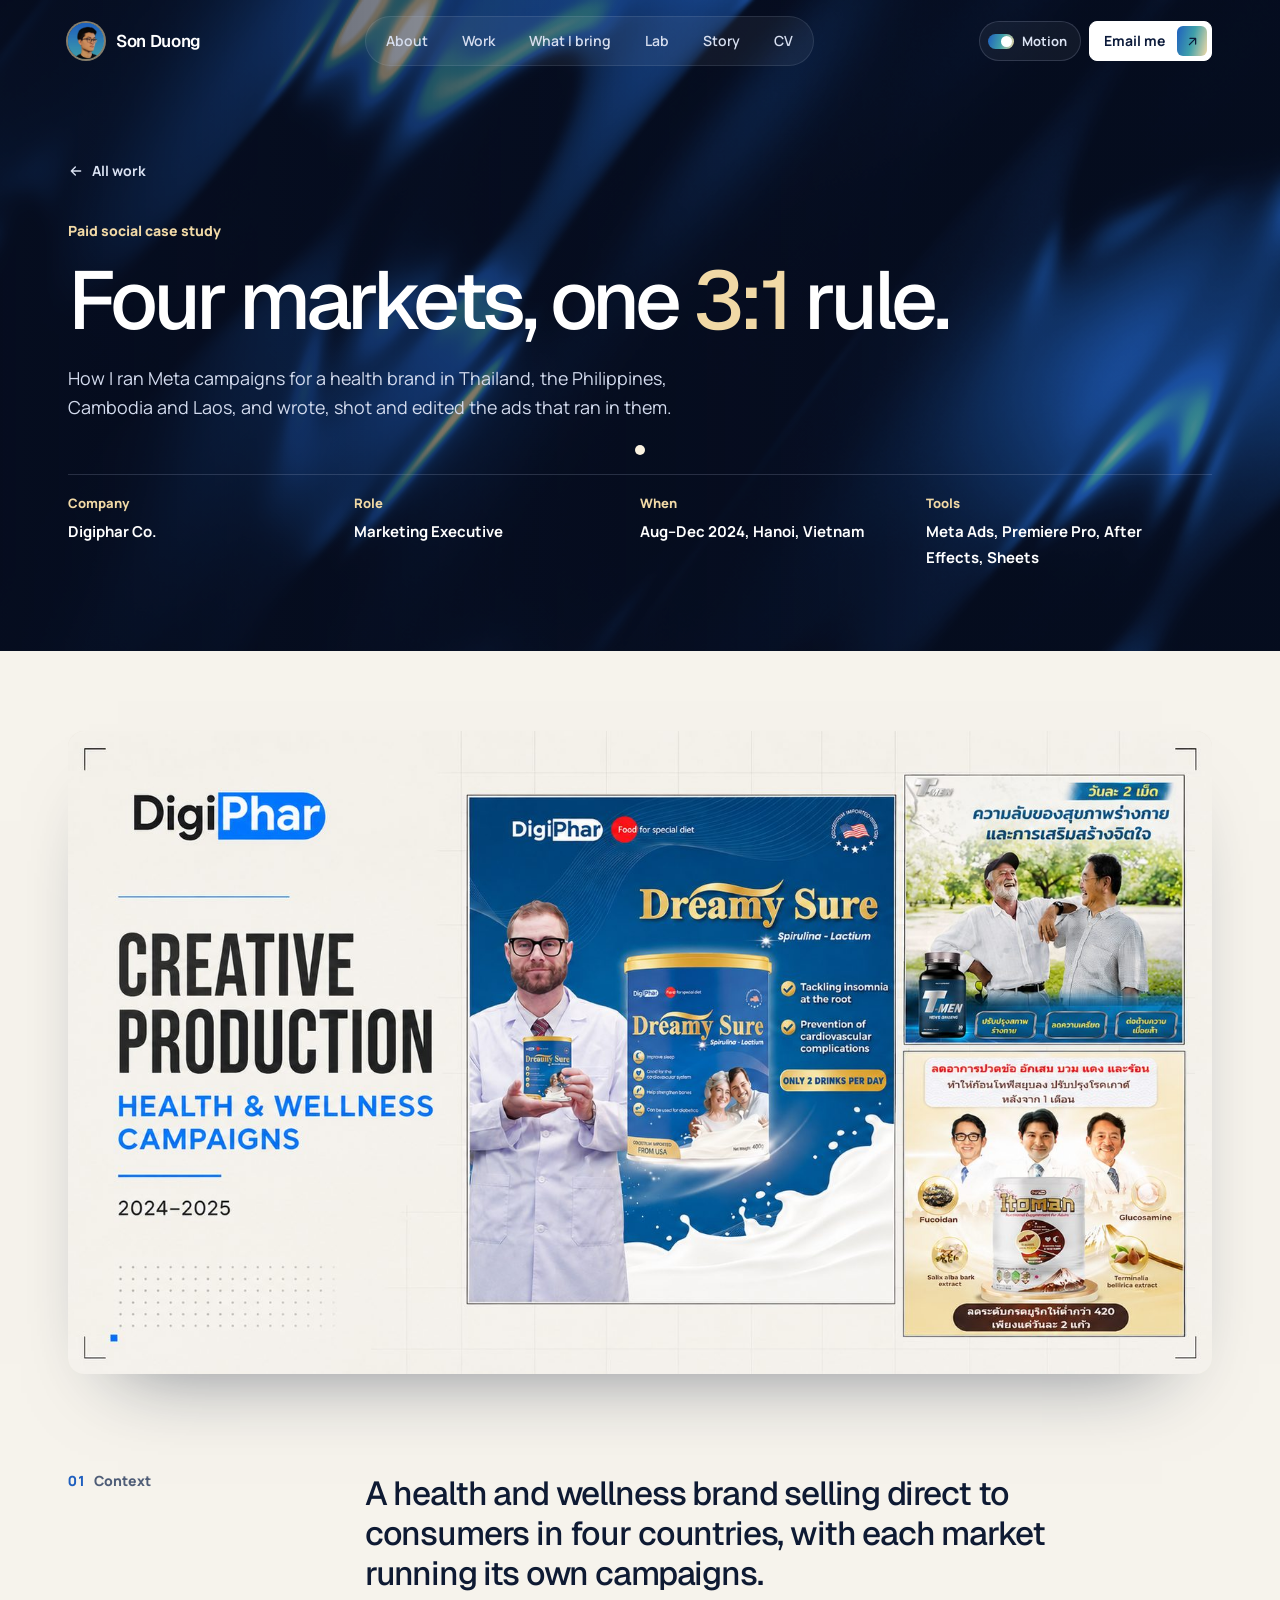
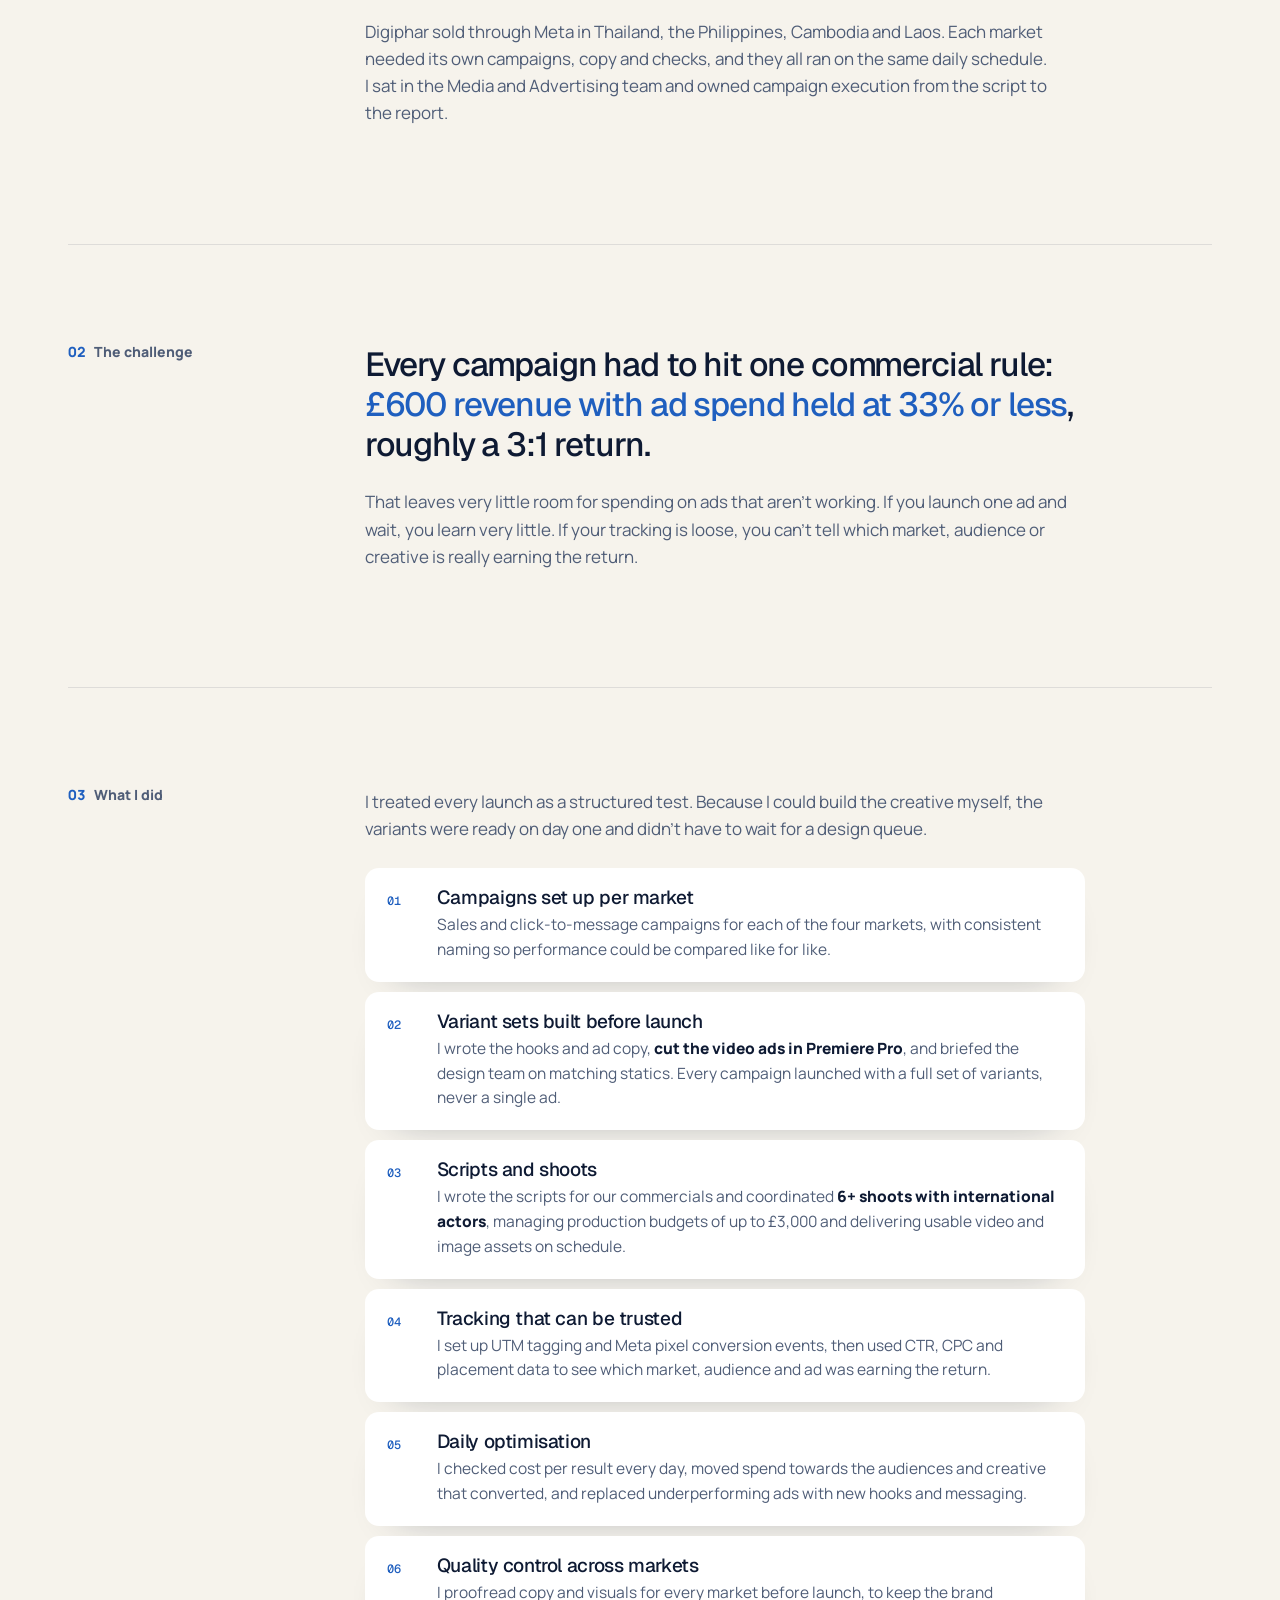
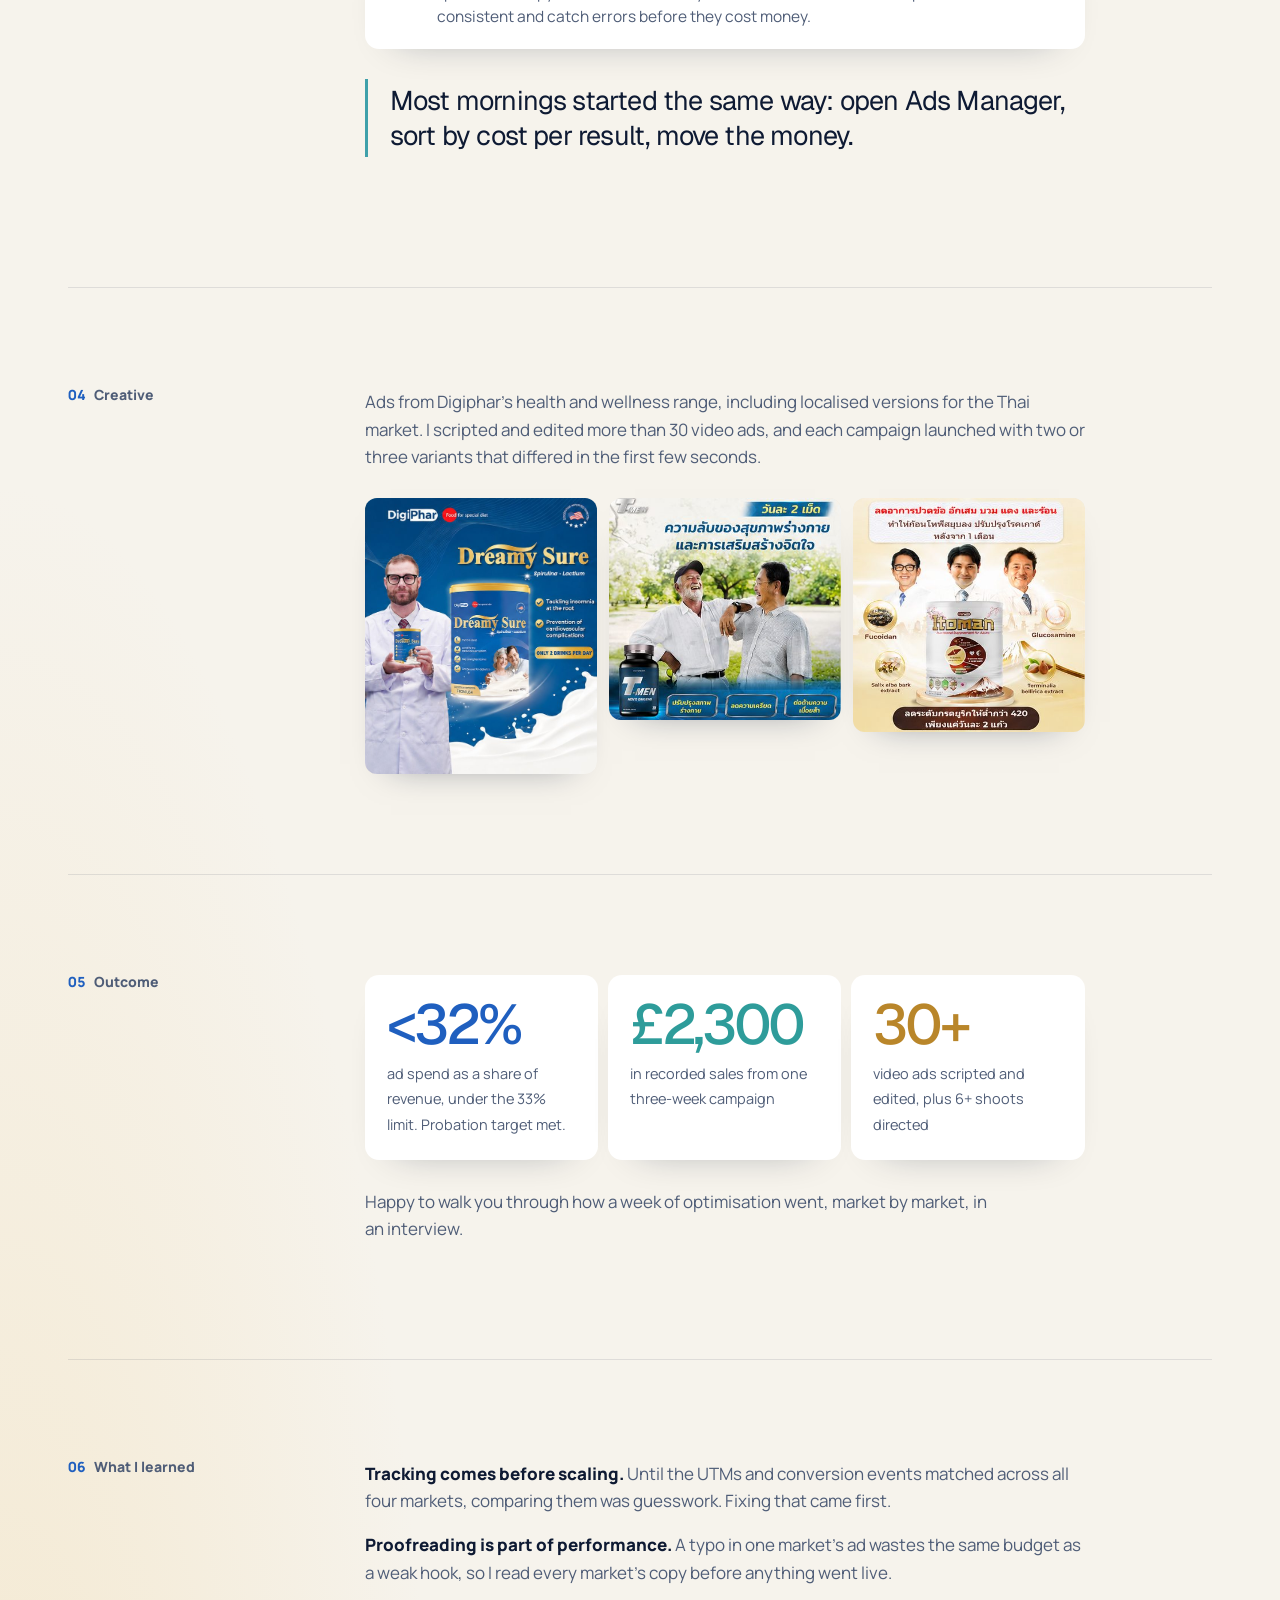
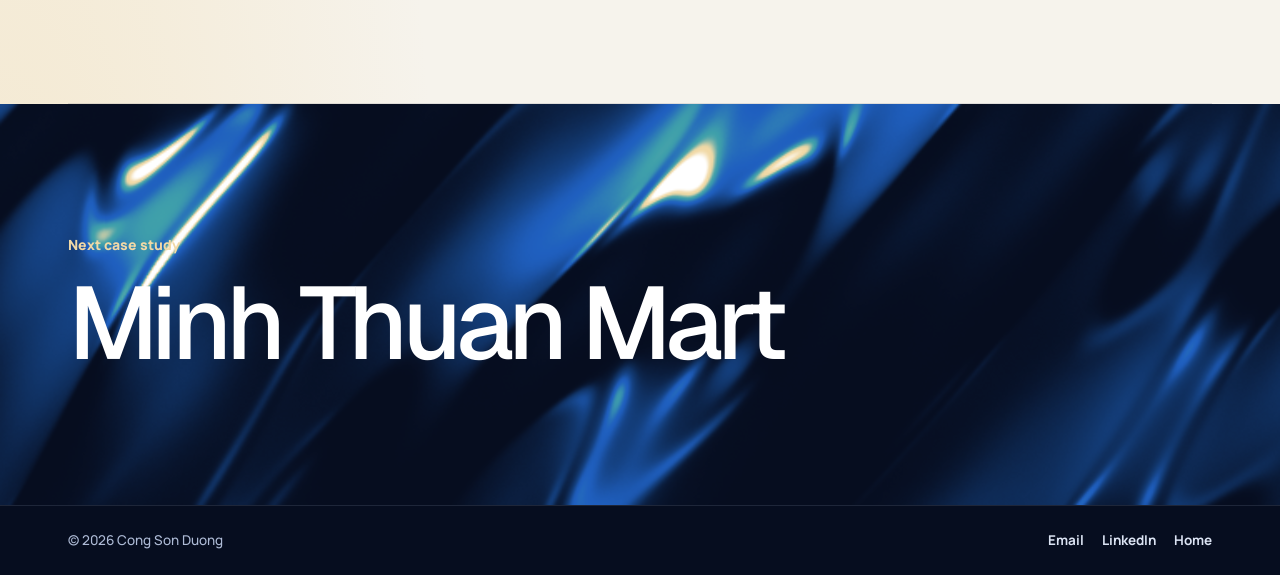
==== work/digiphar.html @ cede3203 "Publish portfolio site Hand-built portfolio: homepage, four case studies, work gallery and CV.  Co-A" ====
<!doctype html>
<html lang="en">
<head>
  <meta charset="utf-8">
  <meta name="viewport" content="width=device-width, initial-scale=1">
  <title>Digiphar Meta Ads, Son Duong</title>
  <meta name="description" content="Case study: running Meta sales and click-to-message campaigns across four Southeast Asian markets against a 3:1 return target.">
  <meta name="theme-color" content="#060d1f">
  <link rel="icon" href="data:image/svg+xml,%3Csvg xmlns='http://www.w3.org/2000/svg' viewBox='0 0 64 64'%3E%3Crect width='64' height='64' rx='16' fill='%23c8ff2e'/%3E%3Ctext x='50%25' y='56%25' text-anchor='middle' dominant-baseline='middle' font-family='Arial Black,Arial' font-weight='900' font-size='28' fill='%230a0a0c'%3ESD%3C/text%3E%3C/svg%3E">
  <link rel="preconnect" href="https://fonts.googleapis.com">
  <link rel="preconnect" href="https://fonts.gstatic.com" crossorigin>
  <link href="https://fonts.googleapis.com/css2?family=Geist:wght@400;500;600&family=Geist+Mono:wght@400;500&family=Manrope:wght@400;500;600;700;800&display=swap" rel="stylesheet">
  <link rel="stylesheet" href="../css/style.css">
  <script>
    (function () {
      var d = document.documentElement, m = null;
      try { m = localStorage.getItem("motion"); } catch (e) {}
      if (m ? m === "off" : matchMedia("(prefers-reduced-motion: reduce)").matches) d.classList.add("calm");
    })();
  </script>
</head>
<body data-root="../" class="case-page">
  <a class="skip-link" href="#main">Skip to content</a>
  <div class="progress" aria-hidden="true"></div>
  <div class="cursor" aria-hidden="true"><span>View case</span></div>
  <div class="cursor-dot" aria-hidden="true"></div>

  <header class="nav">
    <div class="container nav-inner">
      <a href="../index.html" class="logo"><span class="logo-mark"><img src="../assets/img/avatar.webp" alt="" width="36" height="36"></span>Son Duong</a>
      <nav class="nav-links" aria-label="Main">
        <a href="../index.html#about">About</a>
        <a href="../index.html#work">Work</a>
        <a href="../index.html#bring">What I bring</a>
        <a href="../index.html#lab">Lab</a>
        <a href="../index.html#story">Story</a>
        <a href="../index.html#experience">CV</a>
      </nav>
      <div class="nav-cta">
        <button class="motion-toggle" type="button" aria-pressed="true" title="Turn animations on or off"><i></i>Motion</button>
        <a class="btn magnetic" href="../index.html#contact"><span class="btn-label">Email me</span><span class="arr"><svg viewBox="0 0 24 24" fill="none" stroke="currentColor" stroke-width="2" stroke-linecap="round" stroke-linejoin="round" aria-hidden="true"><path d="M7 17 17 7M8 7h9v9"/></svg></span></a>
        <button class="menu-toggle" aria-label="Open menu" aria-expanded="false"><svg width="20" height="20" viewBox="0 0 24 24" fill="none" stroke="currentColor" stroke-width="2" stroke-linecap="round" aria-hidden="true"><path d="M4 9h16M4 15h16"/></svg></button>
      </div>
    </div>
  </header>

  <main id="main">
    <section class="case-hero">
      <canvas class="chrome" data-chrome="hero" aria-hidden="true"></canvas>
      <div class="container" style="position:relative">
        <a class="back" href="../index.html#work"><svg viewBox="0 0 24 24" fill="none" stroke="currentColor" stroke-width="2" stroke-linecap="round" stroke-linejoin="round"><path d="M19 12H5M11 18l-6-6 6-6"/></svg>All work</a>
        <span class="eyebrow" style="color:var(--muted)">Paid social case study</span>
        <h1>Four markets, one <span class="accent">3:1</span> rule.</h1>
        <p class="lede">How I ran Meta campaigns for a health brand in Thailand, the Philippines, Cambodia and Laos, and wrote, shot and edited the ads that ran in them.</p>
        <div class="case-facts">
          <div><span>Company</span><b>Digiphar Co.</b></div>
          <div><span>Role</span><b>Marketing Executive</b></div>
          <div><span>When</span><b>Aug–Dec 2024, Hanoi, Vietnam</b></div>
          <div><span>Tools</span><b>Meta Ads, Premiere Pro, After Effects, Sheets</b></div>
        </div>
      </div>
    </section>

    <div class="container">
      <div class="case-cover art-ads reveal">
        <div class="mini mini-phones" aria-hidden="true">
          <div class="phone"><div class="phone-screen ps-a"><span class="lbl">A</span><div class="ln"></div><div class="ln s"></div><div class="cta"></div></div></div>
          <div class="phone"><div class="phone-screen ps-b"><span class="lbl">B, WIN</span><div class="ln"></div><div class="ln s"></div><div class="cta"></div></div></div>
          <div class="phone"><div class="phone-screen ps-c"><span class="lbl">C</span><div class="ln"></div><div class="ln s"></div><div class="cta"></div></div></div>
        </div>
        <img class="cover-img" src="../assets/work/cover-digiphar.jpg" alt="Digiphar campaign creative: Dreamy Sure, T-Men and Itoman ads" onerror="this.remove()">
      </div>

      <section class="case-body">
        <h2><b>01</b>Context</h2>
        <div class="case-content reveal">
          <p class="big-text">A health and wellness brand selling direct to consumers in four countries, with each market running its own campaigns.</p>
          <p>Digiphar sold through Meta in Thailand, the Philippines, Cambodia and Laos. Each market needed its own campaigns, copy and checks, and they all ran on the same daily schedule. I sat in the Media and Advertising team and owned campaign execution from the script to the report.</p>
        </div>
      </section>

      <section class="case-body">
        <h2><b>02</b>The challenge</h2>
        <div class="case-content reveal">
          <p class="big-text">Every campaign had to hit one commercial rule: <span class="accent">£600 revenue with ad spend held at 33% or less</span>, roughly a 3:1 return.</p>
          <p>That leaves very little room for spending on ads that aren't working. If you launch one ad and wait, you learn very little. If your tracking is loose, you can't tell which market, audience or creative is really earning the return.</p>
        </div>
      </section>

      <section class="case-body">
        <h2><b>03</b>What I did</h2>
        <div class="case-content reveal">
          <p>I treated every launch as a structured test. Because I could build the creative myself, the variants were ready on day one and didn't have to wait for a design queue.</p>
          <div class="steps-list">
            <div class="card"><span class="i">01</span><div><h4>Campaigns set up per market</h4><p>Sales and click-to-message campaigns for each of the four markets, with consistent naming so performance could be compared like for like.</p></div></div>
            <div class="card"><span class="i">02</span><div><h4>Variant sets built before launch</h4><p>I wrote the hooks and ad copy, <strong>cut the video ads in Premiere Pro</strong>, and briefed the design team on matching statics. Every campaign launched with a full set of variants, never a single ad.</p></div></div>
            <div class="card"><span class="i">03</span><div><h4>Scripts and shoots</h4><p>I wrote the scripts for our commercials and coordinated <strong>6+ shoots with international actors</strong>, managing production budgets of up to £3,000 and delivering usable video and image assets on schedule.</p></div></div>
            <div class="card"><span class="i">04</span><div><h4>Tracking that can be trusted</h4><p>I set up UTM tagging and Meta pixel conversion events, then used CTR, CPC and placement data to see which market, audience and ad was earning the return.</p></div></div>
            <div class="card"><span class="i">05</span><div><h4>Daily optimisation</h4><p>I checked cost per result every day, moved spend towards the audiences and creative that converted, and replaced underperforming ads with new hooks and messaging.</p></div></div>
            <div class="card"><span class="i">06</span><div><h4>Quality control across markets</h4><p>I proofread copy and visuals for every market before launch, to keep the brand consistent and catch errors before they cost money.</p></div></div>
          </div>
          <div class="callout">Most mornings started the same way: open Ads Manager, sort by cost per result, move the money.</div>
        </div>
      </section>

      <section class="case-body">
        <h2><b>04</b>Creative</h2>
        <div class="case-content reveal">
          <p>Ads from Digiphar's health and wellness range, including localised versions for the Thai market. I scripted and edited more than 30 video ads, and each campaign launched with two or three variants that differed in the first few seconds.</p>
          <div class="media-grid">
            <div class="media natural r-45" data-kind="Creative" data-label="Dreamy Sure"><img src="../assets/work/ad-dreamy-sure.jpg" alt="Dreamy Sure Meta ad" loading="lazy"></div>
            <div class="media natural r-45" data-kind="Creative" data-label="T-Men"><img src="../assets/work/ad-tmen.jpg" alt="T-Men Thai-language Meta ad" loading="lazy"></div>
            <div class="media natural r-45" data-kind="Creative" data-label="Itoman"><img src="../assets/work/ad-itoman.jpg" alt="Itoman Thai-language Meta ad" loading="lazy"></div>
          </div>
        </div>
      </section>

      <section class="case-body">
        <h2><b>05</b>Outcome</h2>
        <div class="case-content reveal">
          <div class="metric-row">
            <div class="card metric"><b>&lt;32%</b><span>ad spend as a share of revenue, under the 33% limit. Probation target met.</span></div>
            <div class="card metric"><b>£2,300</b><span>in recorded sales from one three-week campaign</span></div>
            <div class="card metric"><b>30+</b><span>video ads scripted and edited, plus 6+ shoots directed</span></div>
          </div>
          <p style="margin-top:28px">Happy to walk you through how a week of optimisation went, market by market, in an interview.</p>
        </div>
      </section>

      <section class="case-body">
        <h2><b>06</b>What I learned</h2>
        <div class="case-content reveal">
          <p><strong>Tracking comes before scaling.</strong> Until the UTMs and conversion events matched across all four markets, comparing them was guesswork. Fixing that came first.</p>
          <p><strong>Proofreading is part of performance.</strong> A typo in one market's ad wastes the same budget as a weak hook, so I read every market's copy before anything went live.</p>
        </div>
      </section>
    </div>

    <a class="next-case" href="minh-thuan-mart.html">
      <canvas class="chrome" data-chrome="hero" aria-hidden="true"></canvas>
      <div class="container"><span>Next case study</span><h2>Minh Thuan Mart</h2></div>
    </a>
  </main>

  <footer class="footer-mini">
    <div class="container">
      <span>© <span data-year>2026</span> Cong Son Duong</span>
      <span><a href="../index.html#contact">Email</a><a href="https://www.linkedin.com/in/cong-son-duong" target="_blank" rel="noopener">LinkedIn</a><a href="../index.html">Home</a></span>
    </div>
  </footer>

  <div class="lightbox" aria-hidden="true"><img alt=""></div>
  <div class="palette" role="dialog" aria-modal="true" aria-label="Command menu">
    <div class="palette-box">
      <input type="text" placeholder="Jump to…" aria-label="Search commands">
      <ul role="listbox"></ul>
      <div class="palette-foot"><span>↑↓ navigate</span><span>↵ open</span><span>esc close</span></div>
    </div>
  </div>
  <script src="../js/main.js" defer></script>
</body>
</html>
---- css/style.css ----
/* ==========================================================================
   Son Duong — Portfolio v4 ("harbour" palette)
   Colours pulled from the work itself: Digiphar's ocean blue, the sand and
   champagne of the covers, Minh Thuan's brick red, a sea teal for data.
   Headlines in Geist, everything small in Manrope.
   ========================================================================== */

:root {
  /* Dark ramp */
  --abyss: #060d1f;
  --navy: #0b1a3a;
  --ocean: #123a73;
  --royal: #1f5fbf;
  --teal: #3fa0aa;
  --sand: #f1d9a6;
  --sand-deep: #d9a441;
  --crimson: #c2334a;

  /* Light ramp */
  --paper: #f6f3ec;
  --paper-2: #ece6da;
  --ink: #0e1a33;
  --slate: #4f5d77;
  --mist: #aebbd6;

  /* Signature gradients */
  --grad: linear-gradient(105deg, #1f5fbf 0%, #3fa0aa 50%, #f1d9a6 100%);
  --grad-deep: linear-gradient(160deg, #0b1a3a 0%, #123a73 55%, #1f5fbf 100%);
  --glow-paper: radial-gradient(60% 50% at 85% 0%, rgba(63, 160, 170, 0.14), transparent 70%), radial-gradient(50% 45% at 0% 100%, rgba(241, 217, 166, 0.45), transparent 70%);

  /* Data colours (dashboard, stats) */
  --d-blue: #1f5fbf;
  --d-teal: #2e9c9a;
  --d-gold: #d9a441;
  --d-red: #c2334a;

  --bg: var(--abyss);
  --fg: #fff;
  --muted: var(--mist);
  --line: rgba(174, 187, 214, 0.18);

  --font-display: "Geist", "Helvetica Neue", Arial, sans-serif;
  --font: "Manrope", "Segoe UI", system-ui, sans-serif;
  --mono: "Geist Mono", ui-monospace, Consolas, monospace;

  --container: 1240px;
  --gutter: clamp(16px, 4vw, 48px);
  --radius: 8px;
  --ease: cubic-bezier(0.22, 1, 0.36, 1);
}

*, *::before, *::after { box-sizing: border-box; }
html { -webkit-text-size-adjust: 100%; }
body { margin: 0; background: var(--abyss); color: #fff; font-family: var(--font); font-size: 16px; line-height: 1.6; -webkit-font-smoothing: antialiased; overflow-x: hidden; }
img, video, canvas { max-width: 100%; display: block; }
a { color: inherit; text-decoration: none; }
button { font: inherit; color: inherit; }
::selection { background: var(--sand); color: var(--navy); }
:focus-visible { outline: 2px solid var(--sand); outline-offset: 3px; border-radius: 4px; }
.on-light :focus-visible, .story :focus-visible, .case-page main :focus-visible { outline-color: var(--royal); }
.container { width: 100%; max-width: var(--container); margin: 0 auto; padding: 0 var(--gutter); }
.skip-link { position: absolute; left: -999px; top: 12px; background: var(--sand); color: var(--navy); padding: 8px 14px; z-index: 400; }
.skip-link:focus { left: 12px; }

h1, h2, h3, h4 { font-family: var(--font-display); font-weight: 500; letter-spacing: -0.035em; line-height: 1.05; margin: 0; text-wrap: balance; }
p { margin: 0 0 1em; text-wrap: pretty; }

/* Light sections: sand paper with soft sea and sand glows */
.on-light { background: var(--glow-paper), var(--paper); color: var(--ink); --fg: var(--ink); --bg: var(--paper); --muted: var(--slate); --line: rgba(14, 26, 51, 0.12); }
.on-dark { background: var(--abyss); color: #fff; }

/* Small label: Manrope, a short gradient tick, readable size */
.label { display: inline-flex; align-items: center; gap: 10px; font-size: 14px; font-weight: 700; color: var(--fg); letter-spacing: -0.005em; }
.label::before { content: ""; width: 22px; height: 2px; border-radius: 2px; background: var(--grad); }
.on-dark .label, .hero .label, .footer .label { color: var(--sand); }

/* ---------- Buttons ---------- */

.btn { display: inline-flex; align-items: center; gap: 12px; min-height: 46px; padding: 6px 6px 6px 18px; border-radius: var(--radius); background: var(--fg); color: var(--bg); font-size: 14.5px; font-weight: 700; border: 1px solid var(--fg); cursor: pointer; will-change: transform; transition: box-shadow 0.4s var(--ease); }
.btn .arr { width: 32px; height: 32px; border-radius: 6px; display: grid; place-items: center; background: var(--grad); color: var(--navy); transition: transform 0.4s var(--ease); flex: none; }
.btn .arr svg { width: 15px; height: 15px; }
.btn:hover .arr { transform: rotate(-45deg); }
.btn:hover { box-shadow: 0 10px 30px -10px rgba(63, 160, 170, 0.6); }
.btn.ghost { background: transparent; color: var(--fg); border-color: var(--line); }
.btn.ghost .arr { background: var(--fg); color: var(--bg); }
.btn .btn-label { display: inline-block; }

/* ---------- Cursor ---------- */

.cursor, .cursor-dot { position: fixed; top: 0; left: 0; pointer-events: none; z-index: 500; border-radius: 50%; translate: -50% -50%; }
.cursor-dot { width: 6px; height: 6px; background: var(--teal); }
.cursor { width: 34px; height: 34px; border: 1px solid rgba(63, 160, 170, 0.85); display: grid; place-items: center; transition: width 0.35s var(--ease), height 0.35s var(--ease), background 0.3s, border-color 0.3s; }
.cursor span { font-size: 12px; font-weight: 800; color: var(--navy); opacity: 0; transition: opacity 0.2s; }
.cursor.link { width: 54px; height: 54px; background: rgba(63, 160, 170, 0.16); }
.cursor.view { width: 86px; height: 86px; background: var(--grad); border-color: transparent; }
.cursor.view span { opacity: 1; }
.cursor.hide, .cursor-dot.hide { opacity: 0; }
@media (hover: none), (pointer: coarse) { .cursor, .cursor-dot { display: none; } }
@media (hover: hover) and (pointer: fine) { body.has-cursor, body.has-cursor a, body.has-cursor button { cursor: none; } }

/* ---------- Preloader ---------- */

.preloader { position: fixed; inset: 0; z-index: 450; background: var(--grad-deep); color: #fff; display: flex; flex-direction: column; justify-content: flex-end; padding: var(--gutter); transition: transform 1s cubic-bezier(0.76, 0, 0.24, 1); }
.preloader.done { transform: translateY(-100%); }
.pre-row { display: flex; justify-content: space-between; align-items: flex-end; gap: 20px; }
.pre-name { font-family: var(--font-display); font-size: clamp(44px, 9vw, 140px); font-weight: 500; letter-spacing: -0.055em; line-height: 0.9; overflow: hidden; padding-bottom: 0.05em; }
.pre-name span { display: inline-block; animation: preRise 1s var(--ease) both; }
@keyframes preRise { from { transform: translateY(105%); } }
.pre-count { font-family: var(--mono); font-size: 14px; color: var(--sand); font-variant-numeric: tabular-nums; }
.pre-bar { height: 2px; background: rgba(255, 255, 255, 0.12); margin-top: 24px; border-radius: 2px; overflow: hidden; }
.pre-bar i { display: block; height: 100%; width: 0; background: var(--grad); }

/* ---------- Nav ---------- */

.nav { position: fixed; top: 0; left: 0; right: 0; z-index: 100; color: #fff; transition: transform 0.5s var(--ease), background 0.4s; }
.nav.scrolled { background: rgba(6, 13, 31, 0.72); backdrop-filter: blur(16px) saturate(140%); -webkit-backdrop-filter: blur(16px) saturate(140%); border-bottom: 1px solid rgba(174, 187, 214, 0.12); }
.nav.hidden { transform: translateY(-100%); }
.nav-inner { display: flex; justify-content: space-between; align-items: center; gap: 24px; padding-top: 16px; padding-bottom: 16px; }
.logo { display: flex; align-items: center; gap: 12px; font-family: var(--font-display); font-size: 17px; font-weight: 600; letter-spacing: -0.02em; }
.logo-mark { width: 36px; height: 36px; border-radius: 10px; background: var(--grad); color: var(--navy); display: grid; place-items: center; font-size: 13px; font-weight: 800; letter-spacing: -0.02em; }
.nav-links { display: flex; gap: 4px; padding: 5px; border-radius: 999px; background: rgba(255, 255, 255, 0.05); border: 1px solid rgba(174, 187, 214, 0.14); }
.nav-links a { font-size: 14px; font-weight: 600; color: #d6deef; padding: 8px 15px; border-radius: 999px; transition: color 0.2s, background 0.2s; }
.nav-links a:hover, .nav-links a.active { color: #fff; background: rgba(255, 255, 255, 0.1); }
.nav-cta { display: flex; align-items: center; gap: 8px; }
.nav .btn { min-height: 40px; font-size: 14px; padding: 4px 4px 4px 14px; background: #fff; color: var(--navy); border-color: #fff; }
.nav .btn .arr { width: 30px; height: 30px; }
.menu-toggle { display: none; width: 44px; height: 44px; border-radius: var(--radius); border: 1px solid rgba(174, 187, 214, 0.25); background: transparent; color: #fff; cursor: pointer; }
@media (max-width: 960px) {
  .nav-links, .nav-cta .btn, .nav-cta .motion-toggle { display: none; }
  .menu-toggle { display: grid; place-items: center; }
  .nav.open { background: var(--abyss); }
  .nav-inner { flex-wrap: wrap; }
  .nav.open .nav-links { display: flex; flex-direction: column; width: 100%; border-radius: 12px; padding: 8px; }
  .nav.open .nav-links a { font-family: var(--font-display); font-size: 26px; padding: 12px 14px; }
}

/* ==========================================================================
   HERO — blue-and-gold silk, portrait on the right
   ========================================================================== */

.hero { position: relative; min-height: 100svh; display: flex; flex-direction: column; justify-content: flex-end; overflow: hidden; padding: 120px 0 0; background: var(--abyss); }
.chrome { position: absolute; inset: 0; width: 100%; height: 100%; }
.chrome-fallback { position: absolute; inset: 0; background: radial-gradient(60% 60% at 75% 30%, rgba(31, 95, 191, 0.55), transparent 65%), radial-gradient(40% 40% at 90% 85%, rgba(241, 217, 166, 0.35), transparent 65%), var(--abyss); }
.hero::before { content: ""; position: absolute; inset: 0; z-index: 1; pointer-events: none; background: linear-gradient(90deg, rgba(6, 13, 31, 0.8) 0%, rgba(6, 13, 31, 0.45) 42%, transparent 70%); }
.hero::after { content: ""; position: absolute; left: 0; right: 0; bottom: 0; height: 34%; background: linear-gradient(transparent, var(--abyss) 92%); pointer-events: none; z-index: 3; }

.hero-photo { position: absolute; z-index: 2; bottom: 0; right: max(0px, calc((100vw - var(--container)) / 2 - 10px)); height: min(84svh, 840px); aspect-ratio: 0.62; pointer-events: none; }
.hero-photo .halo { position: absolute; inset: 6% -14% 0 -14%; border-radius: 50% 50% 0 0; background: radial-gradient(closest-side, rgba(63, 160, 170, 0.5), rgba(31, 95, 191, 0.32) 55%, transparent 80%); filter: blur(30px); }
.hero-photo .halo::after { content: ""; position: absolute; inset: 14% 24% 40% 24%; border-radius: 50%; background: radial-gradient(closest-side, rgba(241, 217, 166, 0.5), transparent); filter: blur(24px); }
.hero-photo img { position: absolute; bottom: 0; left: 50%; translate: -50% 0; height: 100%; width: auto; max-width: none; -webkit-mask-image: linear-gradient(#000 72%, transparent 97%); mask-image: linear-gradient(#000 72%, transparent 97%); filter: drop-shadow(-16px 0 36px rgba(31, 95, 191, 0.4)) drop-shadow(14px -6px 26px rgba(241, 217, 166, 0.22)); }

.hero-content { position: relative; z-index: 4; padding-bottom: 32px; }
.hero-meta { display: flex; gap: 10px; flex-wrap: wrap; margin-bottom: 28px; }
.chip { display: inline-flex; align-items: center; gap: 9px; padding: 8px 15px; border-radius: 999px; background: rgba(11, 26, 58, 0.55); border: 1px solid rgba(174, 187, 214, 0.22); backdrop-filter: blur(10px); -webkit-backdrop-filter: blur(10px); font-size: 13.5px; font-weight: 600; color: #e9eef9; }
.chip .dot { width: 8px; height: 8px; border-radius: 50%; background: #5fe0b4; box-shadow: 0 0 0 0 rgba(95, 224, 180, 0.6); animation: pulse 2s infinite; }
@keyframes pulse { 70% { box-shadow: 0 0 0 9px rgba(95, 224, 180, 0); } 100% { box-shadow: 0 0 0 0 rgba(95, 224, 180, 0); } }
.chip svg { width: 15px; height: 15px; color: var(--sand); }
.chip .clock { font-variant-numeric: tabular-nums; }
.hero h1 { font-size: clamp(38px, 5vw, 70px); font-weight: 500; letter-spacing: -0.045em; line-height: 1.02; }
.hero h1 .line { display: block; overflow: hidden; padding-bottom: 0.07em; }
.hero h1 .line > span { display: inline-block; transform: translateY(105%); }
.ready .hero h1 .line > span { transform: none; transition: transform 1.2s var(--ease); }
.ready .hero h1 .line:nth-child(2) > span { transition-delay: 0.08s; }
.ready .hero h1 .line:nth-child(3) > span { transition-delay: 0.16s; }
@media (min-width: 1000px) { .hero h1 .line { white-space: nowrap; } }
.hero h1 .gt { background: var(--grad); -webkit-background-clip: text; background-clip: text; color: transparent; padding-right: 0.04em; }
.hero-sub { font-size: 17px; line-height: 1.65; color: #d3dbee; max-width: 46ch; margin: 24px 0 30px; }
.hero-sub b { color: #fff; font-weight: 700; }
.hero-actions { display: flex; gap: 10px; flex-wrap: wrap; }

.trusted { position: relative; z-index: 4; padding-top: 36px; padding-bottom: 96px; }
.trusted .label { margin-bottom: 18px; }
.marks { display: grid; grid-template-columns: repeat(6, 1fr); border-top: 1px solid rgba(174, 187, 214, 0.16); }
.mark { padding: 18px 16px 0 0; }
.mark b { display: block; font-family: var(--font-display); font-size: clamp(16px, 1.4vw, 20px); font-weight: 600; letter-spacing: -0.03em; color: #fff; }
.mark span { display: block; font-size: 13px; color: var(--mist); margin-top: 3px; font-weight: 600; }

/* Navy dissolving into sand paper */
.dissolve { height: clamp(140px, 18vw, 260px); background: linear-gradient(180deg, var(--abyss) 0%, #0e2348 30%, #3d5f86 55%, #b9c3c9 80%, var(--paper) 100%); margin-top: -1px; }
.dissolve.up { background: linear-gradient(0deg, var(--abyss) 0%, #0e2348 30%, #3d5f86 55%, #b9c3c9 80%, var(--paper) 100%); margin: 0 0 -1px; }

@media (max-width: 1000px) {
  .hero-photo { height: 62svh; right: -6%; top: 80px; bottom: auto; }
  .hero::before { background: linear-gradient(0deg, rgba(6, 13, 31, 0.94) 32%, rgba(6, 13, 31, 0.2) 72%); }
  .marks { grid-template-columns: repeat(3, 1fr); row-gap: 8px; }
}
@media (max-width: 560px) {
  .hero-photo { right: -20%; height: 52svh; }
  .marks { grid-template-columns: repeat(2, 1fr); }
}

/* ==========================================================================
   ABOUT
   ========================================================================== */

.section { padding: clamp(80px, 11vw, 150px) 0; position: relative; }
.split-head { display: grid; grid-template-columns: 1fr 2.2fr; gap: clamp(24px, 5vw, 64px); }
.statement { font-family: var(--font-display); font-size: clamp(26px, 3vw, 42px); font-weight: 500; letter-spacing: -0.035em; line-height: 1.18; margin: 0; }
.statement .soft { color: #6c7a96; }
.statement .lw { transition: color 0.35s; }
.statement .lw.dim { color: #cdd3dd; }
.about-cols { display: grid; grid-template-columns: 1fr 1fr; gap: 36px; margin-top: 48px; max-width: 820px; }
.about-cols h3 { font-family: var(--font); font-size: 15px; font-weight: 800; letter-spacing: -0.01em; margin-bottom: 8px; color: var(--royal); }
.about-cols p { margin: 0; font-size: 15.5px; color: var(--slate); }
@media (max-width: 860px) { .split-head { grid-template-columns: 1fr; } .about-cols { grid-template-columns: 1fr; } }

/* Numbers: each card carries its own colour from the data set */
.stat-strip { display: grid; grid-template-columns: repeat(4, 1fr); gap: 12px; margin-top: clamp(64px, 9vw, 110px); }
.stat-card { border-radius: 14px; overflow: hidden; display: flex; flex-direction: column; background: #fff; box-shadow: 0 1px 0 rgba(14, 26, 51, 0.05), 0 24px 44px -30px rgba(14, 26, 51, 0.4); --c: var(--d-blue); }
.stat-card .pic { aspect-ratio: 16 / 10; overflow: hidden; position: relative; }
.stat-card .pic img { width: 100%; height: 100%; object-fit: cover; transition: transform 0.9s var(--ease); }
.stat-card:hover .pic img { transform: scale(1.05); }
.stat-card .pic::after { content: ""; position: absolute; left: 0; right: 0; bottom: 0; height: 4px; background: var(--c); }
.stat-card .body { padding: 18px 18px 22px; display: flex; flex-direction: column; flex: 1; }
.stat-num { font-family: var(--font-display); font-size: clamp(40px, 4.4vw, 62px); font-weight: 500; letter-spacing: -0.06em; line-height: 1; color: var(--c); font-variant-numeric: tabular-nums; }
.stat-card p { font-size: 14.5px; color: var(--slate); margin: 10px 0 0; }
.stat-card small { display: block; margin-top: auto; padding-top: 14px; font-size: 12.5px; font-weight: 800; color: var(--ink); }
.stat-card.c-teal { --c: var(--d-teal); }
.stat-card.c-gold { --c: #b9862a; }
.stat-card.c-red { --c: var(--d-red); }
@media (max-width: 900px) { .stat-strip { grid-template-columns: 1fr 1fr; } }
@media (max-width: 480px) { .stat-strip { grid-template-columns: 1fr; } }

/* ==========================================================================
   WORK LIST
   ========================================================================== */

.head-row { display: flex; justify-content: space-between; align-items: end; gap: 28px; margin-bottom: clamp(36px, 5vw, 56px); }
.head-row h2 { font-size: clamp(32px, 4.2vw, 58px); max-width: 17ch; margin-top: 14px; }
.head-row p { color: var(--muted); max-width: 40ch; font-size: 16px; margin: 0; }
@media (max-width: 760px) { .head-row { flex-direction: column; align-items: flex-start; } }
.work-list { border-top: 1px solid var(--line); }
.work-row { display: grid; grid-template-columns: 1.3fr 1.4fr 90px; gap: 24px; align-items: center; padding: clamp(22px, 2.8vw, 34px) 14px; border-bottom: 1px solid var(--line); position: relative; border-radius: 10px; transition: background 0.4s var(--ease); }
.work-row::before { content: ""; position: absolute; left: 0; top: 50%; width: 4px; height: 0; border-radius: 4px; background: var(--grad); transform: translateY(-50%); transition: height 0.4s var(--ease); }
.work-row:hover { background: rgba(255, 255, 255, 0.75); }
.work-row:hover::before { height: 60%; }
.work-row h3 { font-size: clamp(26px, 3.4vw, 46px); letter-spacing: -0.045em; }
.work-row .what { color: var(--slate); font-size: 16px; font-weight: 500; }
.work-row .yr { text-align: right; font-size: 14px; font-weight: 700; color: var(--royal); font-variant-numeric: tabular-nums; }
.work-row .thumb-m { display: none; }
.preview { position: fixed; top: 0; left: 0; width: 400px; aspect-ratio: 16 / 9; border-radius: 12px; overflow: hidden; pointer-events: none; z-index: 90; opacity: 0; transform: scale(0.7) rotate(-3deg); transition: opacity 0.3s var(--ease), transform 0.5s var(--ease); box-shadow: 0 40px 80px -25px rgba(11, 26, 58, 0.55); }
.preview.on { opacity: 1; transform: scale(1) rotate(-1.5deg); }
.preview img { position: absolute; inset: 0; width: 100%; height: 100%; object-fit: cover; opacity: 0; transition: opacity 0.3s; }
.preview img.on { opacity: 1; }
@media (hover: none), (max-width: 860px) {
  .preview { display: none; }
  .work-row { grid-template-columns: 1fr; gap: 10px; padding-left: 0; padding-right: 0; }
  .work-row .thumb-m { display: block; aspect-ratio: 16 / 9; border-radius: 10px; overflow: hidden; }
  .work-row .thumb-m img { width: 100%; height: 100%; object-fit: cover; }
  .work-row .yr { text-align: left; }
}

/* ==========================================================================
   TESTIMONIAL
   ========================================================================== */

.quote-wrap { display: grid; grid-template-columns: 1fr 2fr; gap: clamp(28px, 5vw, 72px); align-items: center; }
.quote-card { background: #fff; border-radius: 18px; padding: clamp(26px, 4vw, 48px); box-shadow: 0 30px 60px -40px rgba(14, 26, 51, 0.45); position: relative; overflow: hidden; }
.quote-card::before { content: ""; position: absolute; left: 0; top: 0; bottom: 0; width: 5px; background: var(--grad); }
.quote-mark { font-family: var(--font-display); font-size: 72px; line-height: 0.5; font-weight: 600; color: var(--teal); display: block; margin-bottom: 18px; }
.slide { display: none; margin: 0; }
.slide.on { display: block; animation: slideIn 0.6s var(--ease); }
@keyframes slideIn { from { opacity: 0; transform: translateY(12px); } }
.slide blockquote { margin: 0; font-family: var(--font-display); font-size: clamp(22px, 2.4vw, 32px); letter-spacing: -0.03em; line-height: 1.24; font-weight: 500; color: var(--ink); }
.slide cite { display: flex; align-items: center; gap: 12px; margin-top: 26px; font-style: normal; font-size: 15px; font-weight: 800; color: var(--ink); }
.slide cite .ini { width: 44px; height: 44px; border-radius: 50%; background: var(--grad-deep); color: var(--sand); display: grid; place-items: center; font-weight: 800; flex: none; }
.slide cite span { color: var(--slate); display: block; font-size: 13.5px; font-weight: 600; }
.quote-nav { display: flex; justify-content: space-between; align-items: center; margin-top: 30px; font-size: 14px; font-weight: 800; color: var(--slate); font-variant-numeric: tabular-nums; }
.quote-nav .arrows { display: flex; gap: 6px; }
.icon-btn { width: 44px; height: 44px; border-radius: 50%; border: 1px solid var(--line); background: transparent; display: grid; place-items: center; cursor: pointer; color: inherit; transition: background 0.2s, color 0.2s; }
.icon-btn:hover { background: var(--navy); color: #fff; }
.icon-btn[disabled] { opacity: 0.35; pointer-events: none; }
.icon-btn svg { width: 16px; height: 16px; }
.quote-side h2 { font-size: clamp(28px, 3vw, 40px); margin: 14px 0 14px; }
.quote-side p { color: var(--slate); font-size: 16px; margin: 0; }
@media (max-width: 860px) { .quote-wrap { grid-template-columns: 1fr; } }

/* ==========================================================================
   WHAT I BRING
   ========================================================================== */

.bring { display: grid; grid-template-columns: repeat(3, 1fr); gap: 12px; }
.offer { border-radius: 16px; background: #fff; padding: 26px; display: flex; flex-direction: column; min-height: 480px; position: relative; overflow: hidden; box-shadow: 0 24px 50px -36px rgba(14, 26, 51, 0.45); --tick: var(--royal); }
.offer .tagline { font-size: 13px; font-weight: 800; color: var(--tick); margin-bottom: 10px; display: block; }
.offer h3 { font-size: 24px; letter-spacing: -0.03em; margin-bottom: 8px; }
.offer .lede { font-size: 15px; color: var(--slate); margin: 0 0 22px; }
.offer ul { list-style: none; padding: 0; margin: 0 0 24px; display: grid; gap: 12px; font-size: 14.5px; font-weight: 600; }
.offer li { display: grid; grid-template-columns: 20px 1fr; gap: 10px; align-items: start; }
.offer li svg { width: 20px; height: 20px; color: var(--tick); }
.offer .proof { margin-top: auto; padding-top: 18px; border-top: 1px solid var(--line); font-size: 14px; color: var(--slate); font-weight: 500; }
.offer .proof b { display: block; font-family: var(--font-display); font-size: 26px; color: var(--ink); font-weight: 500; letter-spacing: -0.04em; margin-bottom: 2px; }
.offer.feature { background: var(--navy); color: #fff; --fg: #fff; --bg: var(--navy); --line: rgba(174, 187, 214, 0.2); --tick: var(--sand); box-shadow: 0 30px 70px -30px rgba(31, 95, 191, 0.7); }
.offer.feature .chrome { opacity: 0.8; }
.offer.feature::after { content: ""; position: absolute; inset: 0; background: linear-gradient(180deg, rgba(11, 26, 58, 0.55), rgba(11, 26, 58, 0.85)); }
.offer.feature > *:not(canvas) { position: relative; z-index: 1; }
.offer.feature .lede, .offer.feature .proof { color: #d3dbee; }
.offer.feature .proof b { color: var(--sand); }
.offer.c-teal { --tick: var(--d-teal); }
@media (max-width: 900px) { .bring { grid-template-columns: 1fr; } .offer { min-height: 0; } }

/* ==========================================================================
   LAB (dashboard uses the data palette)
   ========================================================================== */

.lab { display: grid; grid-template-columns: 1fr 1.15fr; gap: clamp(32px, 5vw, 72px); align-items: center; }
.lab h2 { font-size: clamp(32px, 4.2vw, 58px); margin: 14px 0 18px; }
.lab-copy p { color: #c9d3e8; max-width: 46ch; font-size: 16px; }
.loop { list-style: none; padding: 0; margin: 26px 0 0; counter-reset: s; }
.loop li { display: grid; grid-template-columns: 34px 1fr; padding: 13px 0; border-top: 1px solid rgba(174, 187, 214, 0.16); counter-increment: s; color: #8f9cbb; font-size: 15px; transition: color 0.3s; }
.loop li::before { content: counter(s); font-family: var(--mono); font-size: 12px; padding-top: 3px; }
.loop li b { color: #fff; font-weight: 700; }
.loop li.on { color: #fff; }
.loop li.on::before { color: var(--sand); }
.dash { background: linear-gradient(180deg, #0f2147, #0b1a3a); border: 1px solid rgba(174, 187, 214, 0.2); border-radius: 16px; padding: 18px; font-size: 13px; box-shadow: 0 40px 90px -40px rgba(31, 95, 191, 0.8); transform: perspective(1400px) rotateY(var(--ry, 0deg)) rotateX(var(--rx, 0deg)); transition: transform 0.3s var(--ease); }
.dash-top { display: flex; justify-content: space-between; align-items: center; margin-bottom: 14px; color: var(--mist); font-weight: 700; }
.dash-tag { border: 1px solid rgba(241, 217, 166, 0.4); color: var(--sand); padding: 3px 10px; border-radius: 99px; font-size: 11.5px; }
.dash-kpis { display: grid; grid-template-columns: repeat(3, 1fr); gap: 8px; margin-bottom: 12px; }
.kpi { border-radius: 12px; padding: 12px; background: rgba(255, 255, 255, 0.04); border: 1px solid rgba(174, 187, 214, 0.14); }
.kpi span, .kpi small { display: block; color: var(--mist); font-size: 11.5px; font-weight: 700; }
.kpi b { display: block; font-family: var(--font-display); font-size: 26px; font-weight: 500; letter-spacing: -0.04em; margin: 4px 0 2px; font-variant-numeric: tabular-nums; }
.kpi.k-gold b { color: var(--sand); }
.dash-table { border: 1px solid rgba(174, 187, 214, 0.14); border-radius: 12px; overflow: hidden; }
.dash-row { display: grid; grid-template-columns: 1.5fr 1.4fr 0.8fr; gap: 12px; align-items: center; padding: 12px; border-top: 1px solid rgba(174, 187, 214, 0.1); transition: background 0.4s; }
.dash-row:first-child { border-top: 0; }
.dash-row.head { color: var(--mist); font-size: 11.5px; font-weight: 800; background: rgba(255, 255, 255, 0.03); }
.dash-row.winner { background: rgba(46, 156, 154, 0.16); }
.dash-row .name { white-space: nowrap; overflow: hidden; text-overflow: ellipsis; font-weight: 600; }
.bar { height: 7px; background: rgba(255, 255, 255, 0.08); border-radius: 99px; overflow: hidden; }
.bar > span { display: block; height: 100%; width: var(--w, 0%); background: linear-gradient(90deg, var(--d-blue), #5aa7ff); border-radius: inherit; transition: width 1.2s var(--ease); }
.dash-row.winner .bar > span { background: linear-gradient(90deg, var(--d-teal), #6fe0c6); }
.dash-row.lost .bar > span { background: linear-gradient(90deg, #8a2a3b, var(--d-red)); }
.pill { text-align: center; font-size: 11.5px; font-weight: 800; padding: 5px 6px; border-radius: 99px; background: rgba(255, 255, 255, 0.07); color: var(--mist); }
.pill.win { background: var(--d-teal); color: #fff; }
.pill.keep { background: rgba(31, 95, 191, 0.4); color: #dbe8ff; }
.pill.iter { background: rgba(217, 164, 65, 0.22); color: var(--sand); }
.pill.cut { background: rgba(194, 51, 74, 0.28); color: #ffc0ca; }
.dash-foot { display: flex; justify-content: space-between; align-items: center; gap: 10px; margin-top: 14px; color: var(--mist); flex-wrap: wrap; font-size: 12.5px; font-weight: 600; }
.legend { display: flex; gap: 12px; flex-wrap: wrap; }
.legend i { display: inline-block; width: 9px; height: 9px; border-radius: 50%; margin-right: 5px; vertical-align: middle; }
.run-btn[disabled] { opacity: 0.5; pointer-events: none; }
@media (max-width: 900px) { .lab { grid-template-columns: 1fr; } }
@media (max-width: 520px) { .dash-row { grid-template-columns: 1.3fr 1fr 0.8fr; } .kpi b { font-size: 20px; } }

/* ==========================================================================
   STORY (horizontal)
   ========================================================================== */

.story { position: relative; background: var(--glow-paper), var(--paper); color: var(--ink); --fg: var(--ink); --bg: var(--paper); --muted: var(--slate); --line: rgba(14, 26, 51, 0.12); }
.story-pin { position: sticky; top: 0; height: 100vh; overflow: hidden; display: flex; flex-direction: column; justify-content: center; }
.story-head { display: flex; justify-content: space-between; align-items: end; gap: 24px; margin-bottom: 30px; }
.story-head h2 { font-size: clamp(32px, 4.2vw, 58px); margin-top: 14px; }
.story-progress { width: 200px; height: 3px; border-radius: 3px; background: rgba(14, 26, 51, 0.1); flex: none; overflow: hidden; }
.story-progress i { display: block; height: 100%; width: 0; background: var(--grad); }
.story-track { display: flex; gap: 14px; padding-left: max(var(--gutter), calc((100vw - var(--container)) / 2 + var(--gutter))); will-change: transform; }
.chapter { flex: none; width: min(420px, 80vw); background: #fff; border-radius: 16px; overflow: hidden; display: flex; flex-direction: column; box-shadow: 0 24px 50px -36px rgba(14, 26, 51, 0.45); }
.chapter .pic { aspect-ratio: 16 / 10; overflow: hidden; }
.chapter .pic img { width: 100%; height: 100%; object-fit: cover; transition: transform 0.9s var(--ease); }
.chapter:hover .pic img { transform: scale(1.05); }
.chapter .txt { padding: 20px 22px 24px; display: flex; flex-direction: column; flex: 1; }
.chapter .when { display: flex; justify-content: space-between; gap: 10px; margin-bottom: 12px; font-size: 13.5px; font-weight: 800; }
.chapter .when span:first-child { color: var(--royal); }
.chapter .when span:last-child { color: var(--slate); font-weight: 600; }
.chapter h3 { font-size: 24px; letter-spacing: -0.035em; margin-bottom: 10px; }
.chapter p { font-size: 15px; color: var(--slate); margin: 0; }
.chapter.last { background: var(--grad-deep); color: #fff; --fg: #fff; --bg: var(--navy); }
.chapter.last .when span:first-child { color: var(--sand); }
.chapter.last .when span:last-child, .chapter.last p { color: #d3dbee; }
.chapter.last .btn { margin-top: auto; align-self: flex-start; }
.chapter.last .txt p { margin-bottom: 20px; }
.calm .story, .story.static { height: auto !important; }
.calm .story-pin, .story.static .story-pin { position: relative; height: auto; padding: 100px 0; }
.calm .story-track, .story.static .story-track { transform: none !important; overflow-x: auto; scroll-snap-type: x mandatory; padding-right: var(--gutter); padding-bottom: 24px; scrollbar-width: none; }
.calm .chapter, .story.static .chapter { scroll-snap-align: start; }
.calm .story-progress, .story.static .story-progress { display: none; }

/* ==========================================================================
   GALLERY (full colour)
   ========================================================================== */

.filters { display: flex; gap: 6px; flex-wrap: wrap; margin-bottom: 26px; }
.filter { min-height: 44px; font-size: 14px; font-weight: 700; padding: 8px 18px; border-radius: 999px; border: 1px solid var(--line); background: rgba(255, 255, 255, 0.6); color: var(--slate); cursor: pointer; transition: all 0.25s; }
.filter:hover { color: var(--ink); border-color: var(--ink); }
.filter.active { background: var(--navy); color: #fff; border-color: var(--navy); }
.gallery { columns: 4 230px; column-gap: 12px; }
.g-item { break-inside: avoid; margin: 0 0 12px; }
.g-item.hide { display: none; }
.g-item figcaption { display: flex; justify-content: space-between; gap: 10px; font-size: 13.5px; font-weight: 700; color: var(--ink); padding: 9px 2px 4px; }
.g-item figcaption span:last-child { color: var(--slate); font-weight: 600; }
.media { position: relative; margin: 0; border-radius: 12px; overflow: hidden; background: var(--paper-2); box-shadow: 0 16px 34px -26px rgba(14, 26, 51, 0.5); }
.media img { width: 100%; height: auto; transition: transform 0.8s var(--ease); }
.media:hover img { transform: scale(1.03); }
.media.has-img { cursor: zoom-in; }
.lightbox { position: fixed; inset: 0; z-index: 400; background: rgba(6, 13, 31, 0.92); display: none; place-items: center; padding: 24px; cursor: zoom-out; }
.lightbox.open { display: grid; }
.lightbox img { max-height: 88vh; max-width: min(1100px, 92vw); object-fit: contain; border-radius: 8px; }
.media-grid { display: grid; grid-template-columns: repeat(3, 1fr); gap: 12px; margin-top: 28px; align-items: start; }
.media-grid.two { grid-template-columns: repeat(2, 1fr); }
@media (max-width: 720px) { .media-grid, .media-grid.two { grid-template-columns: 1fr 1fr; } }

/* ==========================================================================
   EXPERIENCE
   ========================================================================== */

.xp { border-top: 1px solid var(--line); }
.xp-item { border-bottom: 1px solid var(--line); }
.xp-head { width: 100%; display: grid; grid-template-columns: 130px 1fr 1fr 44px; gap: 20px; align-items: center; padding: 22px 0; background: none; border: 0; text-align: left; cursor: pointer; color: inherit; }
.xp-head .d { font-size: 14px; font-weight: 800; color: var(--royal); font-variant-numeric: tabular-nums; }
.xp-head h3 { font-size: clamp(19px, 1.9vw, 24px); letter-spacing: -0.03em; }
.xp-head .co { color: var(--slate); font-size: 15px; font-weight: 600; }
.xp-head .plus { width: 40px; height: 40px; border: 1px solid var(--line); border-radius: 50%; display: grid; place-items: center; transition: transform 0.45s var(--ease), background 0.3s, color 0.3s; }
.xp-head .plus::before { content: "+"; font-size: 18px; line-height: 1; }
.xp-item.open .plus { transform: rotate(45deg); background: var(--navy); color: #fff; border-color: var(--navy); }
.xp-body { display: grid; grid-template-rows: 0fr; transition: grid-template-rows 0.55s var(--ease); }
.xp-item.open .xp-body { grid-template-rows: 1fr; }
.xp-body > div { overflow: hidden; }
.xp-body ul { margin: 0; padding: 0 0 26px 150px; color: var(--slate); max-width: 900px; font-size: 15.5px; }
.xp-body li { margin-bottom: 6px; }
.xp-body li::marker { color: var(--teal); }
@media (max-width: 760px) {
  .xp-head { grid-template-columns: 1fr 44px; gap: 4px 14px; }
  .xp-head .plus { grid-column: 2; grid-row: 1 / span 3; }
  .xp-body ul { padding-left: 18px; }
}
.creds { display: grid; grid-template-columns: 2fr 1fr 1fr; gap: 12px; margin-top: 56px; }
.cred { background: #fff; border-radius: 16px; padding: 22px; font-size: 14.5px; color: var(--slate); box-shadow: 0 20px 40px -32px rgba(14, 26, 51, 0.45); }
.cred h3 { font-size: 19px; color: var(--ink); letter-spacing: -0.02em; margin: 8px 0 8px; }
.cred .k { font-size: 13px; font-weight: 800; color: var(--royal); }
.cred.wide { display: grid; grid-template-columns: 1fr 1fr; gap: 20px; align-items: center; }
.cred.wide img { border-radius: 10px; }
@media (max-width: 900px) { .creds { grid-template-columns: 1fr; } .cred.wide { grid-template-columns: 1fr; } }

/* ==========================================================================
   FOOTER / CONTACT
   ========================================================================== */

.footer { position: relative; overflow: hidden; background: var(--abyss); color: #fff; padding: clamp(80px, 10vw, 130px) 0 28px; }
.footer .chrome { opacity: 0.6; }
.footer-inner { position: relative; z-index: 2; }
.foot-cta { font-size: clamp(34px, 5vw, 68px); max-width: 17ch; margin: 18px 0 clamp(48px, 7vw, 80px); }
.foot-grid { display: grid; grid-template-columns: repeat(3, 1fr) 1.6fr; gap: 28px; font-size: 14.5px; }
.foot-grid h4 { font-family: var(--font); font-size: 13px; font-weight: 800; color: var(--sand); margin-bottom: 12px; letter-spacing: 0; }
.foot-grid a, .foot-grid li { color: #dbe3f3; display: block; padding: 3px 0; font-weight: 600; }
.foot-grid ul { list-style: none; padding: 0; margin: 0; }
.foot-grid a:hover { color: #fff; }
.big-mail { font-family: var(--font-display); font-size: clamp(22px, 2.5vw, 34px); letter-spacing: -0.035em; text-decoration: underline; text-decoration-color: rgba(241, 217, 166, 0.6); text-underline-offset: 6px; text-decoration-thickness: 1px; background: none; border: 0; color: #fff; cursor: pointer; padding: 0; text-align: left; }
.big-mail .done { display: none; }
.big-mail.copied .done { display: inline; }
.big-mail.copied .idle { display: none; }
.foot-note { color: var(--mist); font-size: 14px; margin-top: 10px; font-weight: 500; }
.foot-meta { display: grid; grid-template-columns: repeat(3, 1fr) 1.6fr; gap: 28px; margin-top: 64px; padding-top: 22px; border-top: 1px solid rgba(174, 187, 214, 0.16); font-size: 15px; font-weight: 700; color: #fff; }
.foot-meta b { font-weight: 700; color: var(--sand); display: block; font-size: 13px; margin-bottom: 3px; }
.wordmark { font-family: var(--font-display); font-size: clamp(64px, 15.5vw, 240px); font-weight: 500; letter-spacing: -0.07em; line-height: 0.82; margin: clamp(56px, 8vw, 96px) 0 22px -0.04em; white-space: nowrap; background: linear-gradient(180deg, #fff 25%, rgba(241, 217, 166, 0.35) 100%); -webkit-background-clip: text; background-clip: text; color: transparent; padding-bottom: 0.06em; }
.foot-bottom { display: flex; justify-content: space-between; gap: 16px; flex-wrap: wrap; font-size: 13.5px; font-weight: 500; color: var(--mist); align-items: center; }
.foot-bottom .tools { display: flex; gap: 8px; align-items: center; }
@media (max-width: 860px) { .foot-grid, .foot-meta { grid-template-columns: 1fr 1fr; } }

/* ---------- Motion switch, palette, progress ---------- */

.motion-toggle { display: inline-flex; align-items: center; gap: 8px; min-height: 40px; background: rgba(255, 255, 255, 0.05); border: 1px solid rgba(174, 187, 214, 0.2); border-radius: 999px; padding: 4px 13px 4px 8px; color: #dbe3f3; font-size: 13px; font-weight: 700; cursor: pointer; }
.motion-toggle:hover { color: #fff; border-color: rgba(255, 255, 255, 0.5); }
.motion-toggle i { width: 26px; height: 15px; border-radius: 99px; background: #2a3a5e; position: relative; }
.motion-toggle i::after { content: ""; position: absolute; top: 2px; left: 2px; width: 11px; height: 11px; border-radius: 50%; background: #fff; transition: transform 0.3s var(--ease); }
.motion-toggle[aria-pressed="true"] i { background: var(--grad); }
.motion-toggle[aria-pressed="true"] i::after { transform: translateX(11px); }
.kbd-hint { font-family: var(--mono); font-size: 11.5px; color: var(--mist); border: 1px solid rgba(174, 187, 214, 0.2); border-radius: 8px; padding: 5px 9px; background: transparent; cursor: pointer; min-height: 40px; }

.palette { position: fixed; inset: 0; z-index: 420; background: rgba(6, 13, 31, 0.55); backdrop-filter: blur(6px); -webkit-backdrop-filter: blur(6px); display: none; justify-content: center; align-items: flex-start; padding: 14vh 16px 16px; }
.palette.open { display: flex; }
.palette-box { width: 100%; max-width: 540px; background: var(--navy); border: 1px solid rgba(174, 187, 214, 0.2); border-radius: 16px; overflow: hidden; color: #fff; }
.palette input { width: 100%; background: transparent; border: 0; border-bottom: 1px solid rgba(174, 187, 214, 0.16); padding: 16px 18px; font-size: 16px; color: #fff; font-family: inherit; outline: none; }
.palette ul { list-style: none; margin: 0; padding: 6px; max-height: 50vh; overflow-y: auto; }
.palette li { display: flex; justify-content: space-between; padding: 11px 12px; border-radius: 8px; cursor: pointer; font-size: 14.5px; font-weight: 600; color: #cfd8ec; }
.palette li.sel { background: rgba(255, 255, 255, 0.08); color: #fff; }
.palette li small { color: var(--mist); font-weight: 500; }
.palette-foot { display: flex; gap: 16px; padding: 9px 14px; border-top: 1px solid rgba(174, 187, 214, 0.16); font-family: var(--mono); font-size: 11px; color: var(--mist); }
.progress { position: fixed; top: 0; left: 0; height: 3px; background: var(--grad); width: 0; z-index: 110; }

/* ==========================================================================
   CASE STUDY PAGES
   ========================================================================== */

.case-page { background: var(--glow-paper), var(--paper); color: var(--ink); }
.case-page main { --fg: var(--ink); --bg: var(--paper); --muted: var(--slate); --line: rgba(14, 26, 51, 0.12); }
.case-hero { position: relative; overflow: hidden; background: var(--abyss); color: #fff; padding: 160px 0 80px; }
.case-hero::before { content: ""; position: absolute; inset: 0; z-index: 1; background: linear-gradient(90deg, rgba(6, 13, 31, 0.78), rgba(6, 13, 31, 0.2) 72%); }
.case-hero .container { position: relative; z-index: 2; }
.hero-grid-bg { display: none; }
.back { display: flex; width: fit-content; align-items: center; gap: 8px; color: #dbe3f3; font-size: 14px; font-weight: 700; margin-bottom: 36px; transition: gap 0.3s var(--ease); }
.back:hover { gap: 12px; color: #fff; }
.back svg { width: 16px; height: 16px; }
.case-hero .eyebrow { font-size: 14px; font-weight: 800; color: var(--sand) !important; }
.case-hero h1 { font-size: clamp(42px, 6.4vw, 92px); font-weight: 500; letter-spacing: -0.055em; line-height: 0.98; max-width: 16ch; margin: 16px 0 24px; }
.case-hero h1 .accent { color: var(--sand); }
.case-hero .lede { font-size: clamp(17px, 1.4vw, 19px); color: #d3dbee; max-width: 56ch; }
.case-facts { display: grid; grid-template-columns: repeat(4, 1fr); margin-top: 52px; border-top: 1px solid rgba(174, 187, 214, 0.2); }
.case-facts div { padding: 18px 18px 0 0; }
.case-facts span { display: block; font-size: 13px; font-weight: 800; color: var(--sand); margin-bottom: 6px; }
.case-facts b { font-weight: 700; font-size: 15px; }
@media (max-width: 720px) { .case-facts { grid-template-columns: 1fr 1fr; row-gap: 8px; } }
.case-cover { border-radius: 16px; overflow: hidden; aspect-ratio: 16 / 9; position: relative; background: var(--paper-2); margin-top: clamp(48px, 7vw, 80px); box-shadow: 0 40px 80px -50px rgba(14, 26, 51, 0.6); }
.case-cover .mini { display: none; }
.cover-img { position: absolute; inset: 0; width: 100%; height: 100%; object-fit: cover; }
.case-body { display: grid; grid-template-columns: 220px 1fr; gap: clamp(28px, 6vw, 96px); padding: clamp(56px, 8vw, 100px) 0; border-bottom: 1px solid rgba(14, 26, 51, 0.1); }
.case-body h2 { font-family: var(--font); font-size: 14px; font-weight: 800; color: var(--slate); position: sticky; top: 100px; align-self: start; letter-spacing: 0; }
.case-body h2 b { color: var(--royal); font-weight: 800; margin-right: 8px; font-variant-numeric: tabular-nums; }
.case-content { max-width: 720px; }
.case-content .big-text { font-family: var(--font-display); font-size: clamp(24px, 2.6vw, 34px); font-weight: 500; letter-spacing: -0.035em; line-height: 1.2; margin-bottom: 24px; color: var(--ink); }
.case-content .big-text .accent { color: var(--royal); }
.case-content p { color: var(--slate); font-size: 17px; }
.case-content p strong { color: var(--ink); font-weight: 800; }
@media (max-width: 880px) { .case-body { grid-template-columns: 1fr; gap: 16px; } .case-body h2 { position: static; } }
.steps-list { display: grid; gap: 10px; margin-top: 26px; }
.card { background: #fff; border-radius: 14px; box-shadow: 0 18px 40px -32px rgba(14, 26, 51, 0.45); }
.steps-list .card { padding: 20px 22px; display: grid; grid-template-columns: 36px 1fr; gap: 14px; }
.steps-list .i { font-family: var(--mono); font-size: 12px; font-weight: 500; color: var(--royal); padding-top: 4px; }
.steps-list h4 { font-size: 19px; margin-bottom: 4px; letter-spacing: -0.02em; color: var(--ink); }
.steps-list p { font-size: 15.5px; margin: 0; }
.metric-row { display: grid; grid-template-columns: repeat(3, 1fr); gap: 10px; }
.metric { padding: 22px; }
.metric b { display: block; font-family: var(--font-display); font-size: clamp(36px, 4.4vw, 56px); font-weight: 500; letter-spacing: -0.06em; line-height: 1; margin-bottom: 8px; color: var(--royal); }
.metric:nth-child(2) b { color: var(--d-teal); }
.metric:nth-child(3) b { color: #b9862a; }
.metric span { color: var(--slate); font-size: 14.5px; }
@media (max-width: 720px) { .metric-row { grid-template-columns: 1fr; } }
.callout { border-left: 3px solid var(--teal); padding: 4px 0 4px 22px; margin: 30px 0; font-family: var(--font-display); font-size: clamp(21px, 2.2vw, 27px); letter-spacing: -0.03em; line-height: 1.3; color: var(--ink); }
.tags { display: flex; flex-wrap: wrap; gap: 6px; margin-top: 18px; }
.tag { font-size: 12.5px; font-weight: 700; padding: 4px 10px; border-radius: 99px; border: 1px solid rgba(14, 26, 51, 0.15); color: var(--slate); }
.next-case { display: block; background: var(--abyss); color: #fff; padding: clamp(70px, 10vw, 130px) 0; position: relative; overflow: hidden; }
.next-case .container { position: relative; z-index: 2; }
.next-case span { font-size: 14px; font-weight: 800; color: var(--sand); }
.next-case h2 { font-size: clamp(44px, 8vw, 120px); font-weight: 500; letter-spacing: -0.06em; margin-top: 12px; transition: transform 0.6s var(--ease); }
.next-case:hover h2 { transform: translateX(16px); }
.footer-mini { background: var(--abyss); color: var(--mist); padding: 24px 0; font-size: 13.5px; font-weight: 500; border-top: 1px solid rgba(174, 187, 214, 0.14); }
.footer-mini .container { display: flex; justify-content: space-between; gap: 16px; flex-wrap: wrap; align-items: center; }
.footer-mini a { color: #dbe3f3; margin-left: 18px; font-weight: 700; }

/* ---------- Motion off ---------- */

.calm *, .calm *::before, .calm *::after { animation-duration: 0.001ms !important; animation-iteration-count: 1 !important; transition-duration: 0.001ms !important; }
.calm .hero h1 .line > span { transform: none; }
.calm .statement .lw.dim { color: inherit; }

/* One continuous glow across stacked light sections (no seams where a section restarts its background) */
.on-light, .story, .case-page { background-attachment: fixed, scroll; }
@media (max-width: 1000px) { .hero-photo .halo { display: none; } .hero-photo img { filter: none; } }

/* Portrait glow: a pure gradient (no blur filter), so it can't be clipped into a visible box */
.hero-photo .halo { inset: -12% -45% -6% -45%; filter: none; border-radius: 0; background: radial-gradient(closest-side at 50% 42%, rgba(63, 160, 170, 0.34), rgba(31, 95, 191, 0.16) 50%, rgba(31, 95, 191, 0) 78%); }
.hero-photo .halo::after { display: none; }
.hero-photo img { filter: none; }

/* ---------- Cursor v2: one dot that inverts what's under it, a ring on links, a pill on case studies ---------- */
.cursor-dot { display: none !important; }
.cursor { width: 10px; height: 10px; border: 0; border-radius: 999px; background: #fff; mix-blend-mode: difference; display: flex; align-items: center; justify-content: center; white-space: nowrap; transition: width 0.4s var(--ease), height 0.4s var(--ease), padding 0.4s var(--ease), background 0.3s, opacity 0.3s; }
.cursor span { font-family: var(--font); font-size: 13px; font-weight: 700; color: var(--navy); opacity: 0; transition: opacity 0.2s; }
.cursor.link { width: 40px; height: 40px; background: #fff; }
.cursor.view { width: 116px; height: 38px; background: var(--sand); mix-blend-mode: normal; box-shadow: 0 10px 30px -10px rgba(6, 13, 31, 0.5); }
.cursor.view span { opacity: 1; }
.cursor.press { width: 7px; height: 7px; }
.cursor.link.press { width: 32px; height: 32px; }

/* Logo: your face instead of initials */
.logo-mark { overflow: hidden; border-radius: 50%; box-shadow: 0 0 0 2px rgba(241, 217, 166, 0.55); }
.logo-mark img { width: 100%; height: 100%; object-fit: cover; }

/* Testimonial initials in the display face, capitals */
.slide cite .ini { font-family: var(--font-display); font-size: 15px; font-weight: 600; letter-spacing: 0.02em; }
.slide blockquote { font-size: clamp(19px, 1.85vw, 25px); line-height: 1.38; }

/* Seamless light sections: the sand-and-glow surface is painted once, fixed behind the page,
   and the light sections let it show through. Dark sections keep their own backgrounds. */
body:not(.case-page) { background: var(--glow-paper), var(--paper); background-attachment: fixed; }
.on-light, .story { background: transparent; }
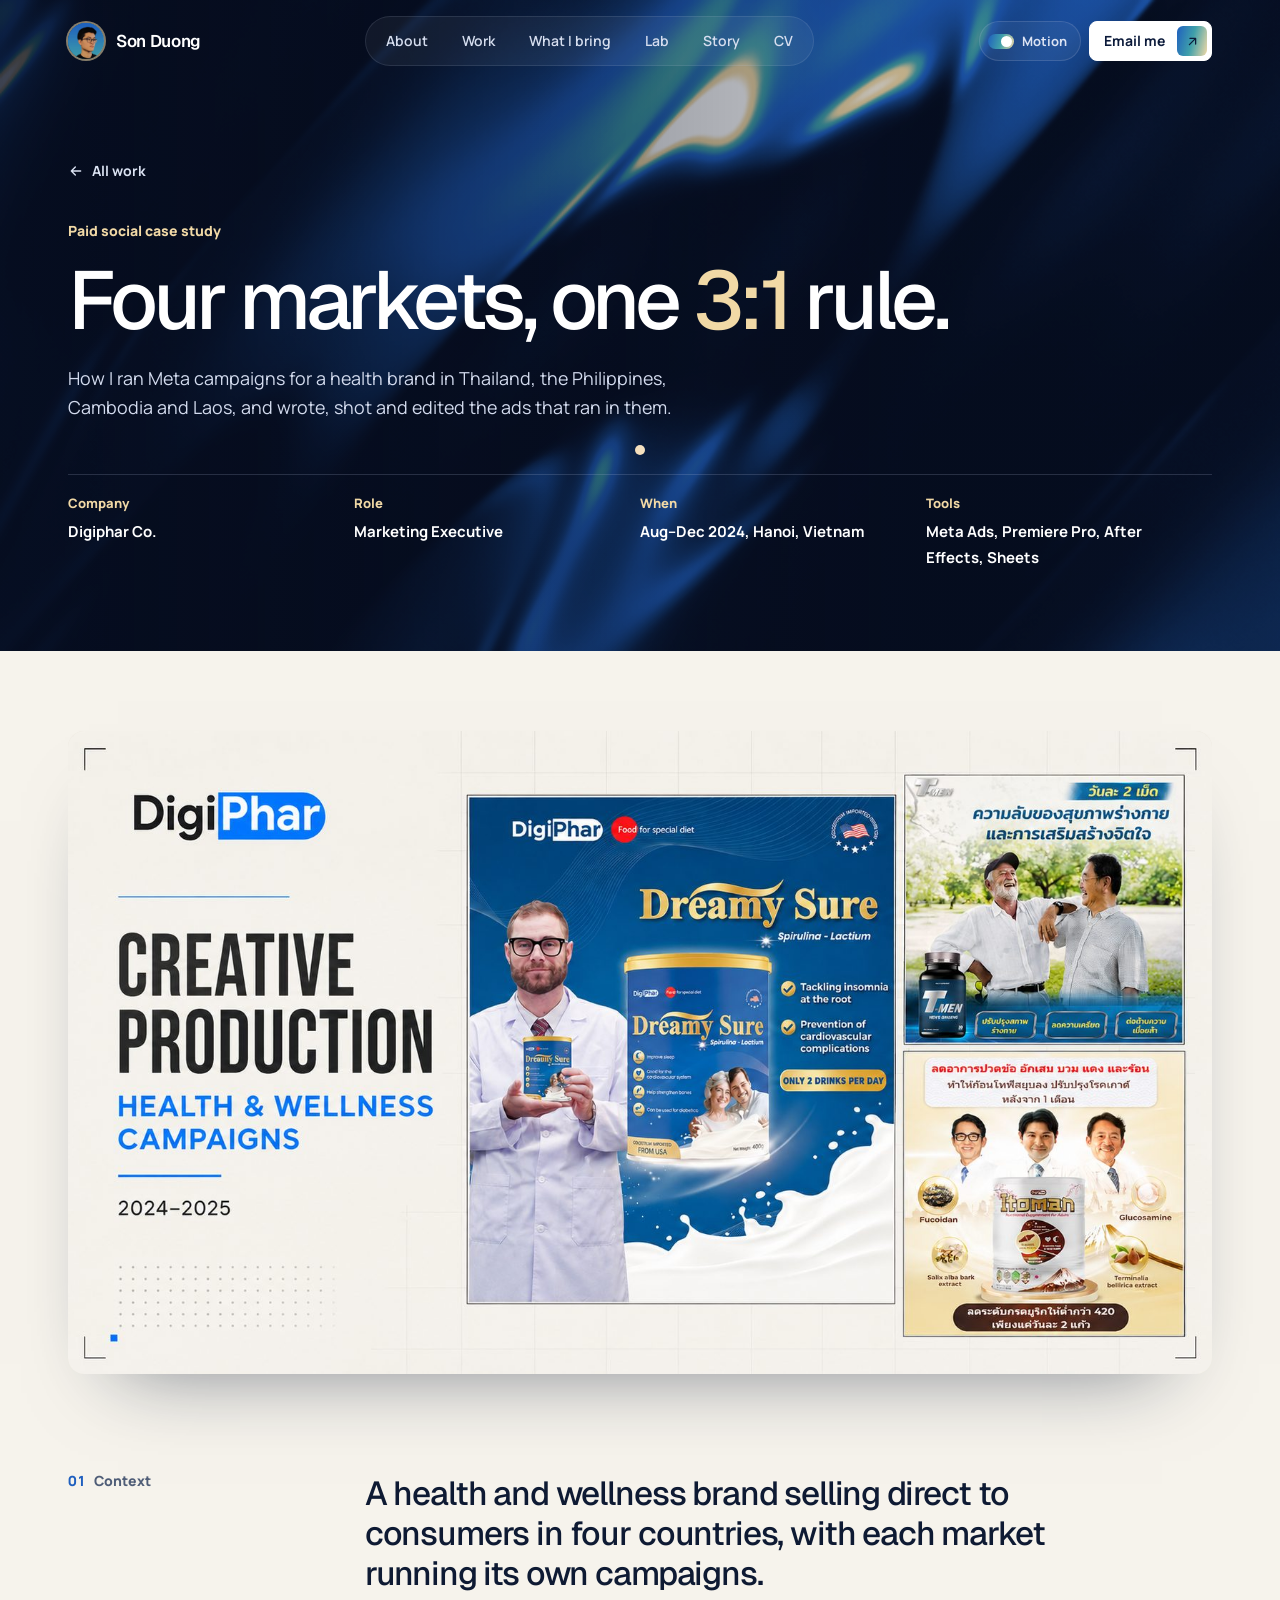
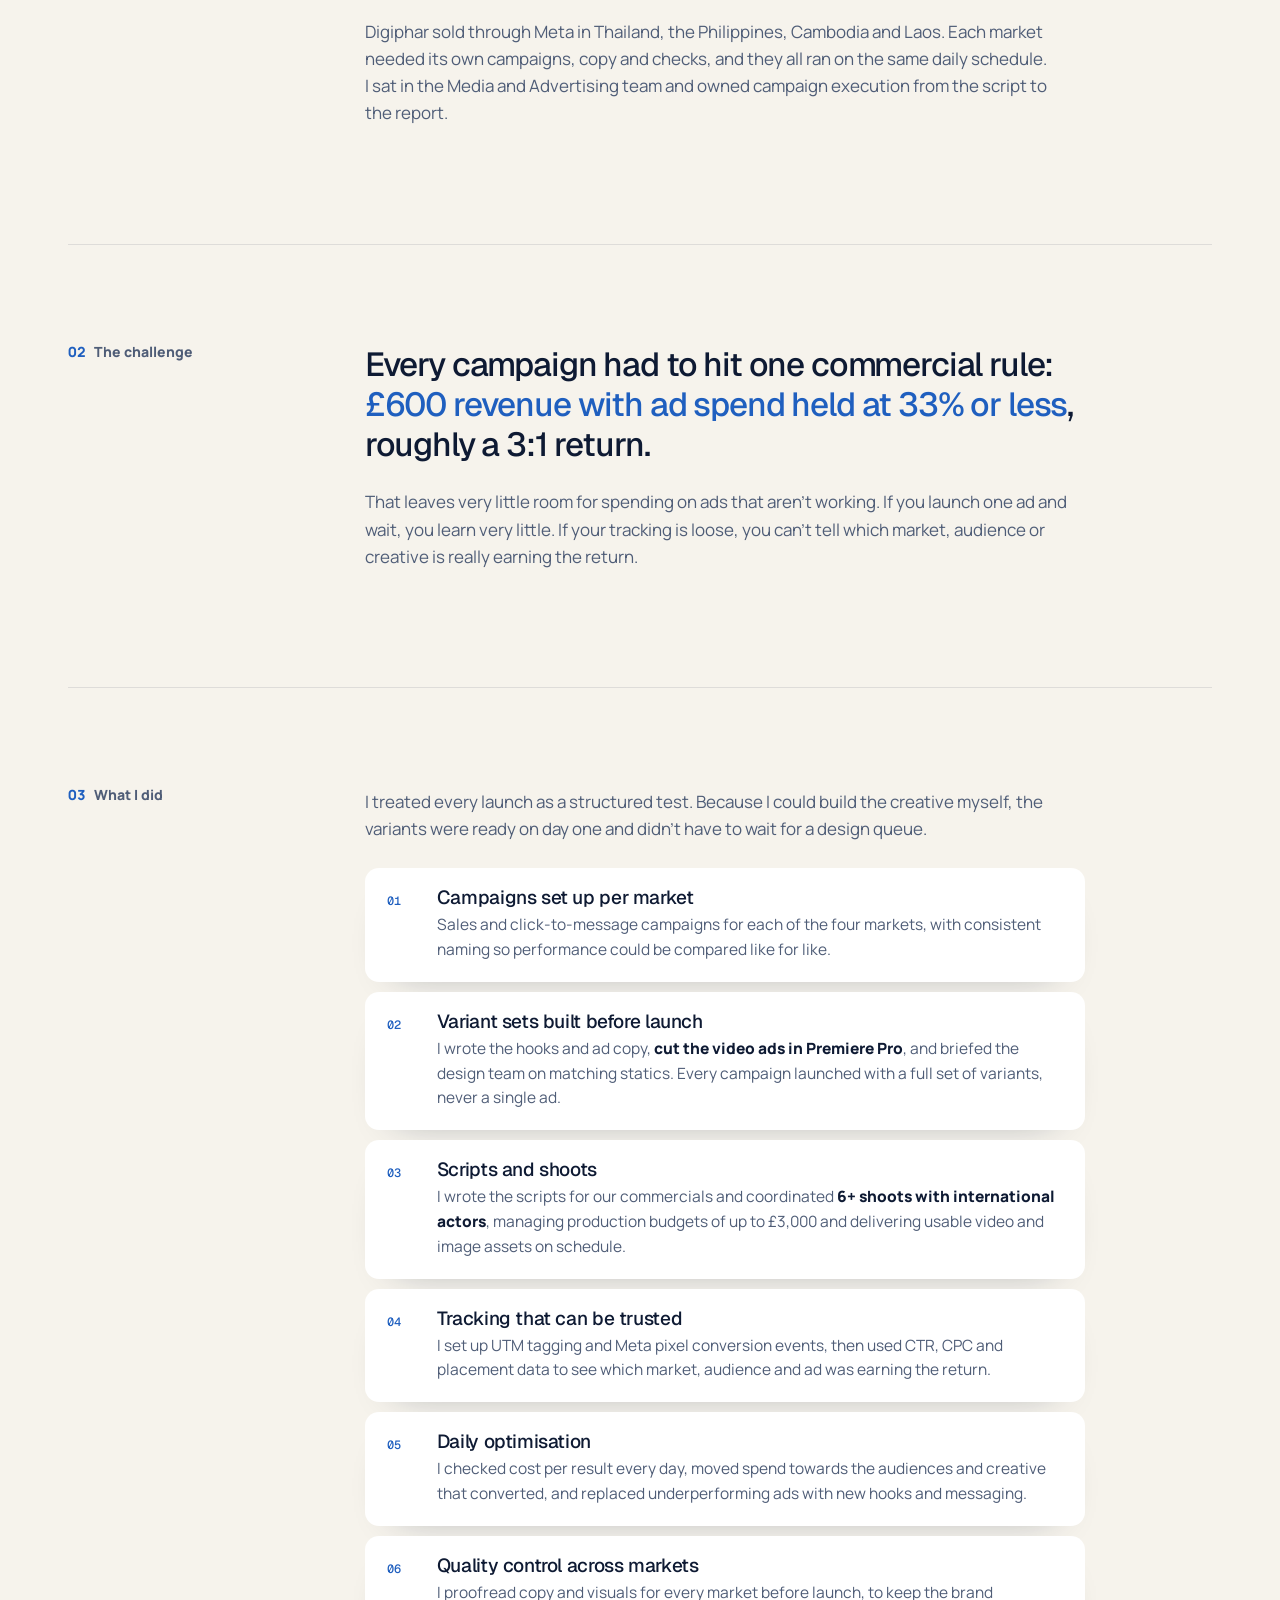
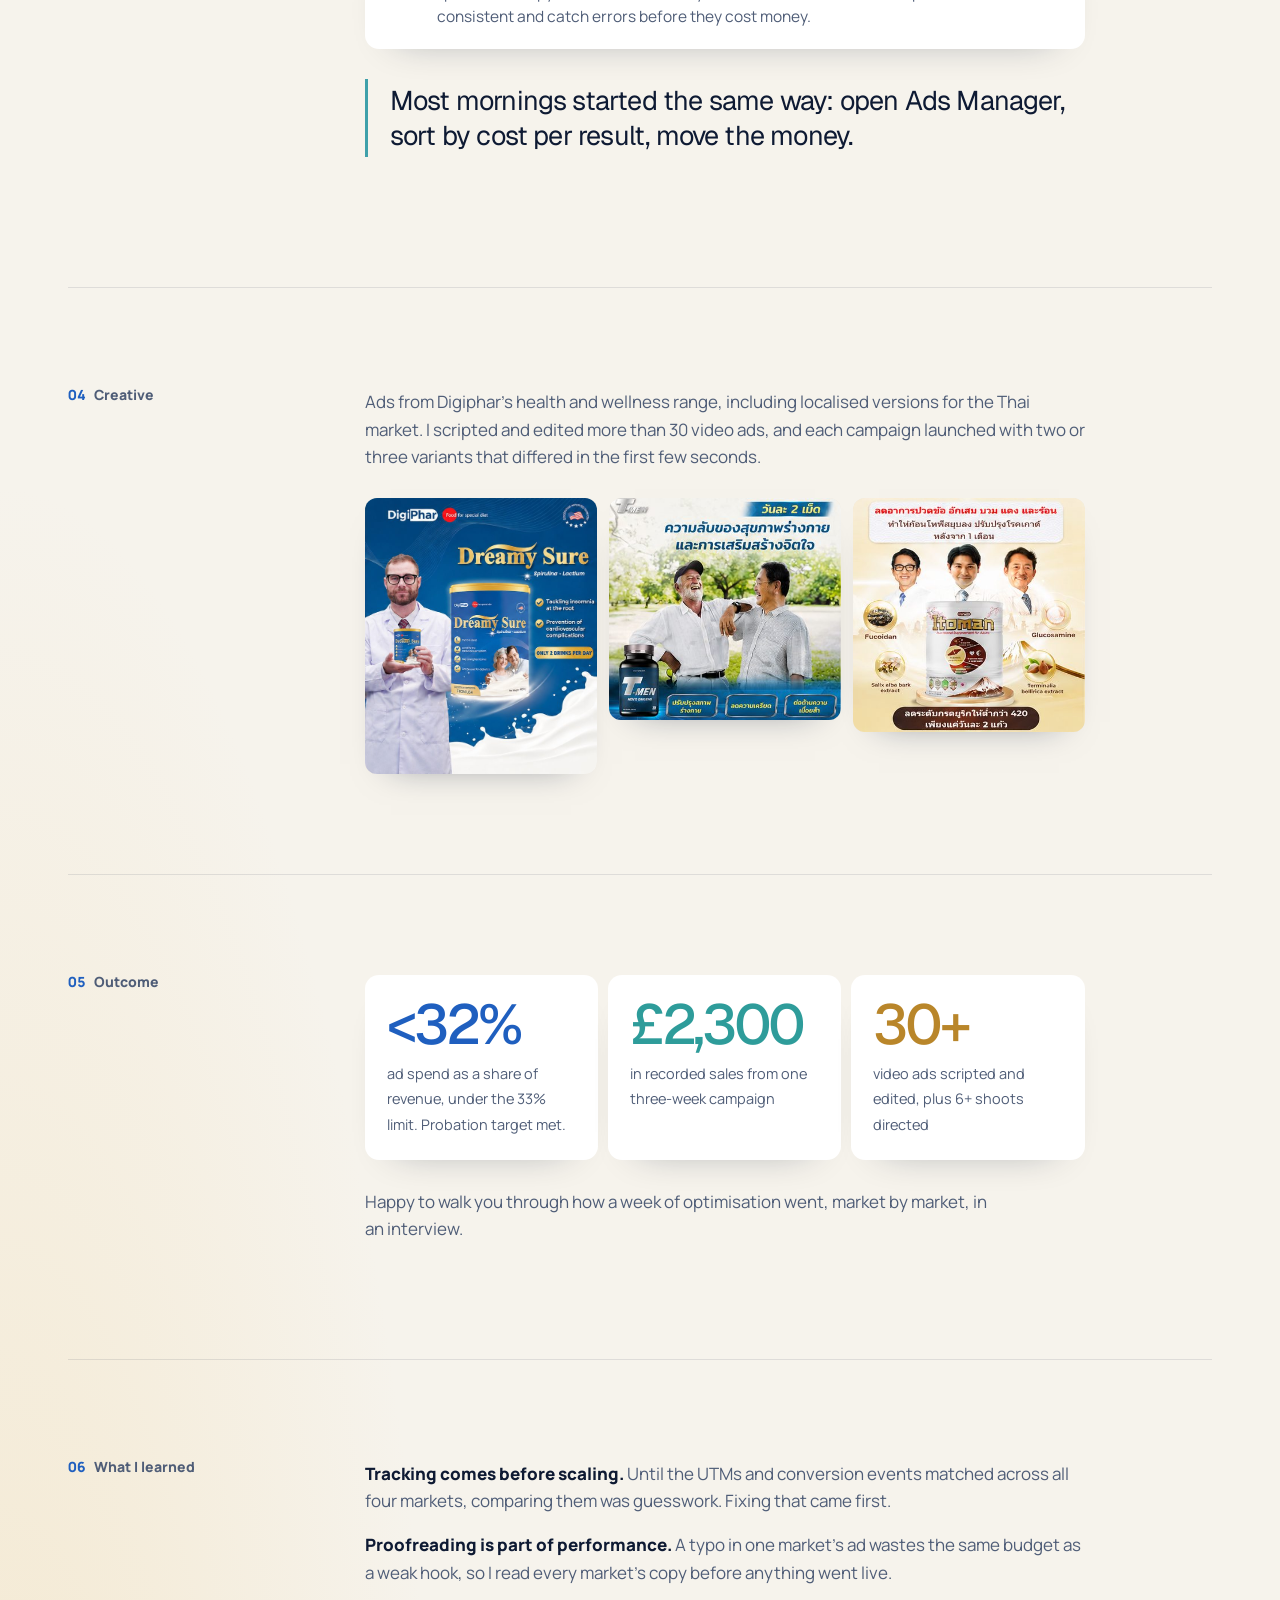
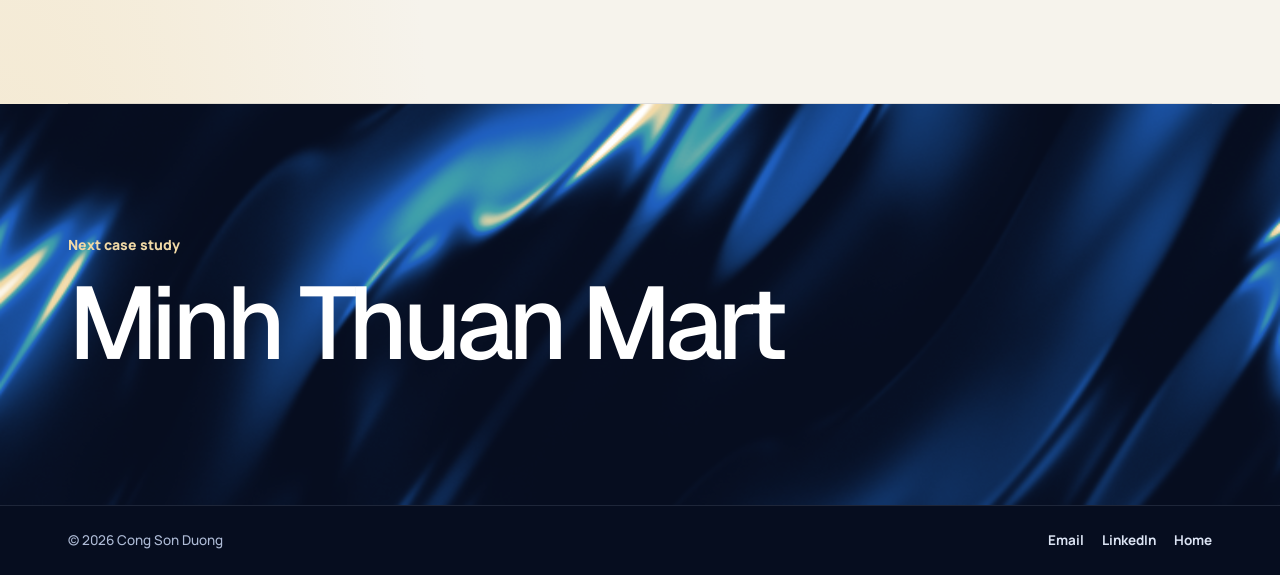
==== commit 4228898b: "Turn motion on by default" ====
--- a/work/digiphar.html
+++ b/work/digiphar.html
@@ -15,7 +15,8 @@
     (function () {
       var d = document.documentElement, m = null;
       try { m = localStorage.getItem("motion"); } catch (e) {}
-      if (m ? m === "off" : matchMedia("(prefers-reduced-motion: reduce)").matches) d.classList.add("calm");
+      // Motion is on by default; the Motion switch lets a visitor turn it off (remembered on their browser)
+      if (m === "off") d.classList.add("calm");
     })();
   </script>
 </head>
